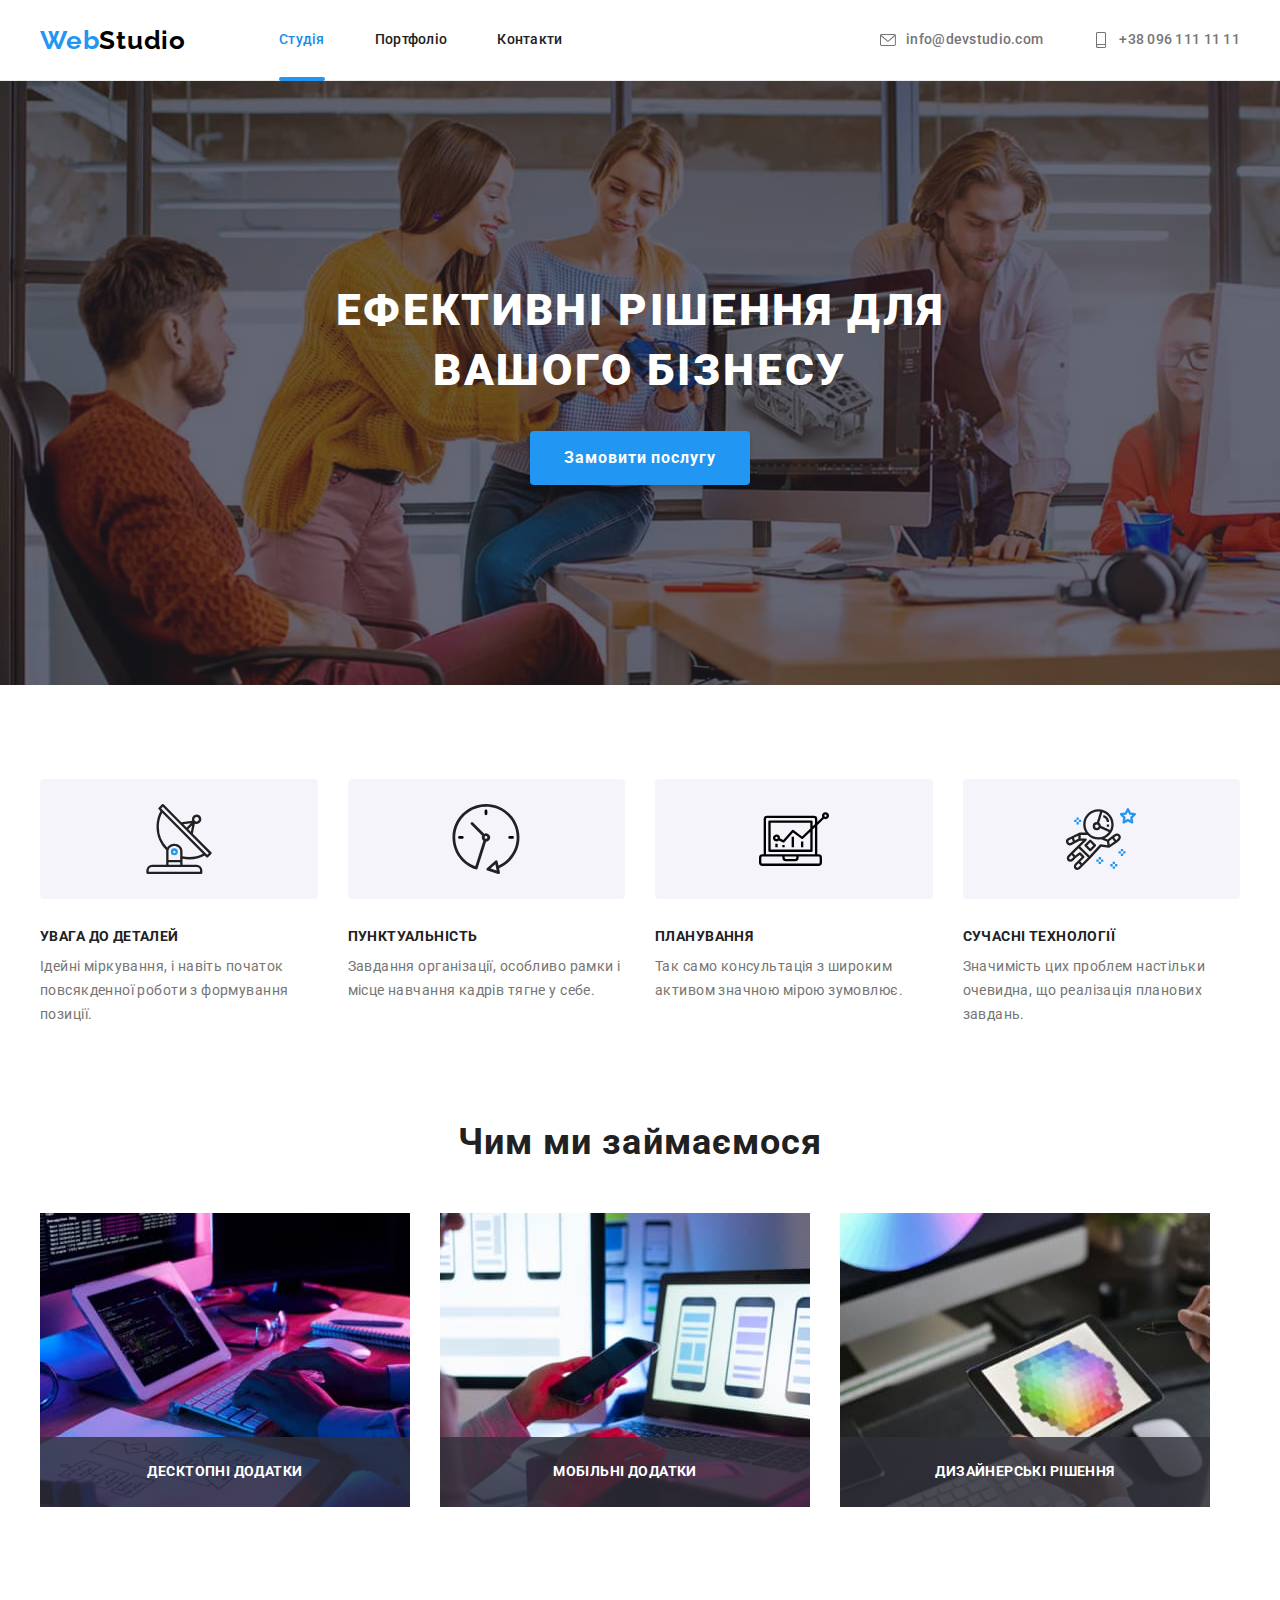
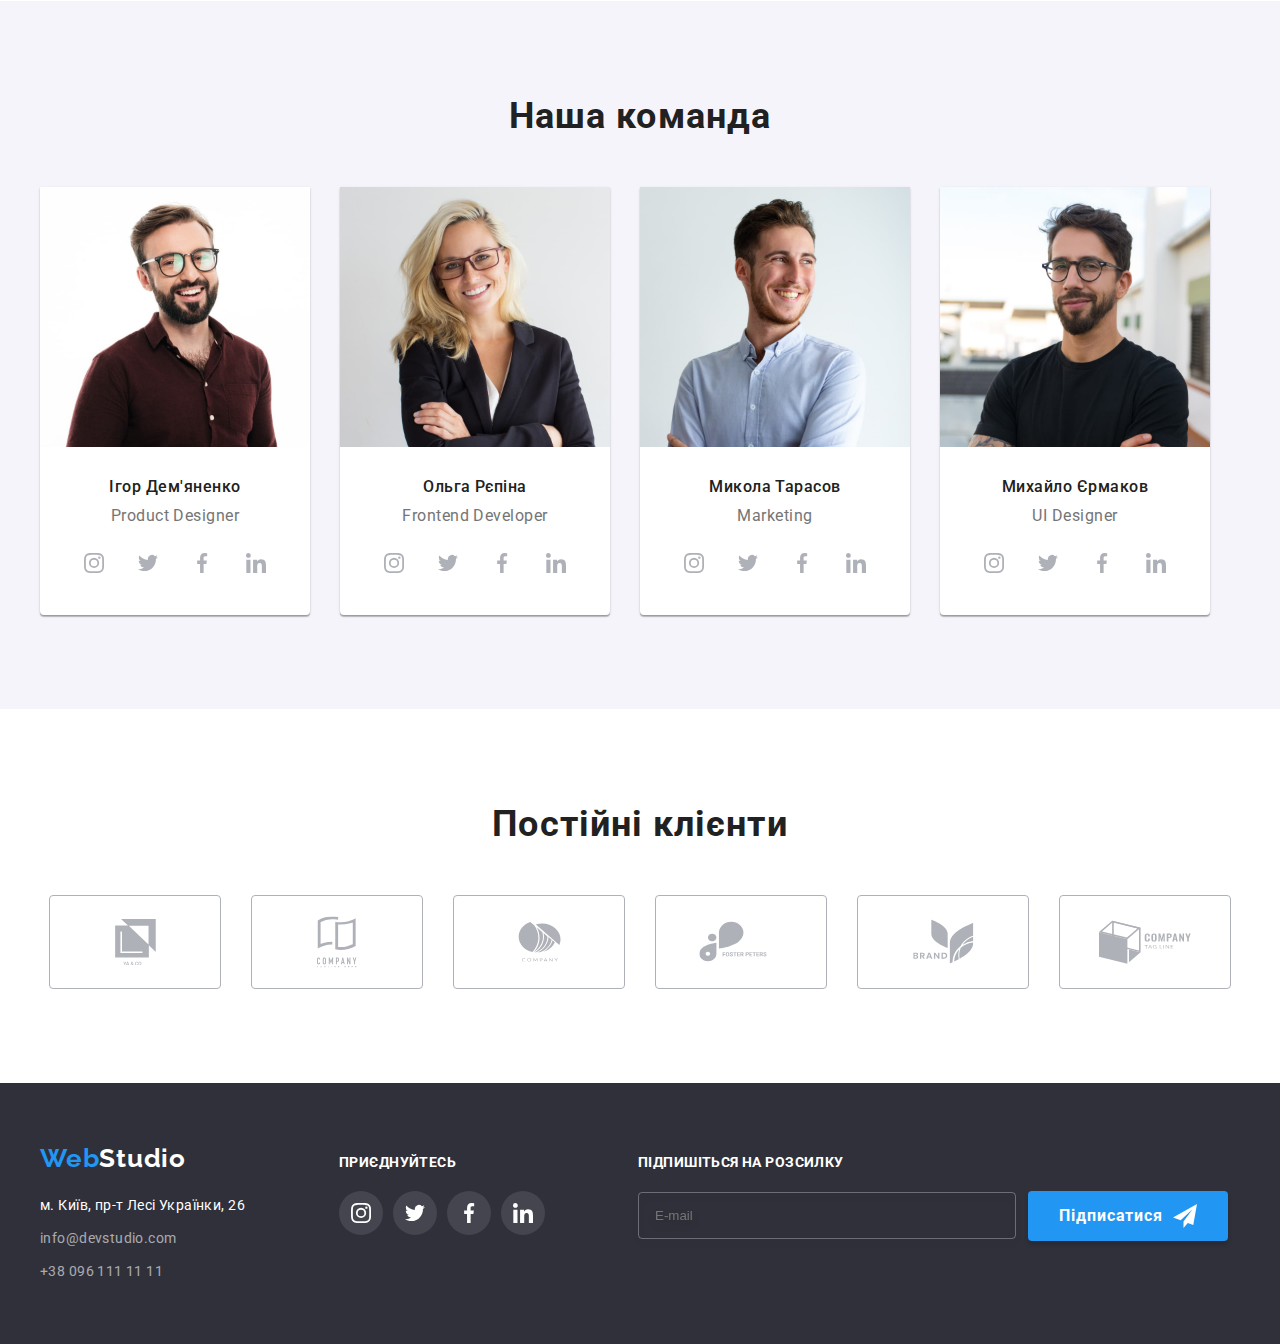
==== index.html @ c95fab40 "finish fix" ====
<!DOCTYPE html>
<html lang="uk" class="html">
  <head>
    <meta charset="UTF-8" />
    <meta http-equiv="X-UA-Compatible" content="IE=edge" />
    <meta name="viewport" content="width=device-width, initial-scale=1.0" />
    <!-- fonts -->
    <link rel="preconnect" href="https://fonts.googleapis.com" />
    <link rel="preconnect" href="https://fonts.gstatic.com" crossorigin />
    <link
      href="https://fonts.googleapis.com/css2?family=Raleway:wght@700&family=Roboto:wght@400;500;700;900&display=swap"
      rel="stylesheet"
    />
    <!-- normalize -->
    <link
      rel="stylesheet"
      href="https://cdnjs.cloudflare.com/ajax/libs/modern-normalize/1.1.0/modern-normalize.min.css"
      integrity="sha512-wpPYUAdjBVSE4KJnH1VR1HeZfpl1ub8YT/NKx4PuQ5NmX2tKuGu6U/JRp5y+Y8XG2tV+wKQpNHVUX03MfMFn9Q=="
      crossorigin="anonymous"
      referrerpolicy="no-referrer"
    />
    <!-- css -->
    <link rel="stylesheet" href="./css/styles.css" />
    <link rel="stylesheet" href="./sass/main.scss" />
    <title>Студія</title>
  </head>
  <body>
    <header class="header">
      <div class="container header-container">
        <nav class="header-nav">
          <a href="./index.html" class="link logo-web" lang="en"
            >Web<span class="logo-studio">Studio</span></a
          >
          <ul class="list header-list">
            <li>
              <a href="#" class="site-nav link current">Студія</a>
            </li>
            <li>
              <a href="./portfolio.html" class="site-nav link">Портфоліо</a>
            </li>
            <li>
              <a href="#" class="site-nav link">Контакти</a>
            </li>
          </ul>
        </nav>
        <ul class="list header-contact">
          <li class="contact-list">
            <a href="mailto:info@devstudio.com" class="contact link"
              ><svg
                viewBox="0 0 32 32"
                class="contact-icon-envelope"
                width="16"
                height="16"
              >
                <use href="./images/symbol-defs.svg#icon-envelope"></use>
              </svg>
              info@devstudio.com</a
            >
          </li>
          <li class="contact-list">
            <a href="tel:+380961111111" class="contact link">
              <svg
                viewBox="0 0 32 32"
                class="contact-icon-smartphone"
                width="16"
                height="16"
              >
                <use href="./images/symbol-defs.svg#icon-smartphone"></use>
              </svg>
              +38 096 111 11 11</a
            >
          </li>
        </ul>
      </div>
    </header>
    <main>
      <section class="background-hero">
        <div class="container">
          <h1 class="title-main">Ефективні рішення для вашого бізнесу</h1>
          <button class="button-order" type="button" data-modal-open>
            Замовити послугу
          </button>
        </div>
      </section>
      <!-- Діяльність -->
      <section class="section-function">
        <div class="container">
          <h2 class="visually-hidden">Діяльність</h2>
          <ul class="list function-container">
            <li class="function-about">
              <div class="function-icon">
                <svg viewBox="0 0 32 32" width="70" height="70">
                  <use href="./images/symbol-defs.svg#icon-antenna"></use>
                </svg>
              </div>
              <h3 class="function-title">Увага до деталей</h3>
              <p class="function-text">
                Ідейні міркування, і навіть початок повсякденної роботи з
                формування позиції.
              </p>
            </li>
            <li class="function-about">
              <div class="function-icon">
                <svg viewBox="0 0 32 32" width="70" height="70">
                  <use href="./images/symbol-defs.svg#icon-clock"></use>
                </svg>
              </div>
              <h3 class="function-title">Пунктуальність</h3>
              <p class="function-text">
                Завдання організації, особливо рамки і місце навчання кадрів
                тягне у себе.
              </p>
            </li>
            <li class="function-about">
              <div class="function-icon">
                <svg viewBox="0 0 32 32" width="70" height="70">
                  <use href="./images/symbol-defs.svg#icon-diagram"></use>
                </svg>
              </div>
              <h3 class="function-title">Планування</h3>
              <p class="function-text">
                Так само консультація з широким активом значною мірою зумовлює.
              </p>
            </li>
            <li class="function-about">
              <div class="function-icon">
                <svg viewBox="0 0 32 32" width="70" height="70">
                  <use href="./images/symbol-defs.svg#icon-astronaut"></use>
                </svg>
              </div>
              <h3 class="function-title">Сучасні технології</h3>
              <p class="function-text">
                Значимість цих проблем настільки очевидна, що реалізація
                планових завдань.
              </p>
            </li>
          </ul>
        </div>
      </section>
      <!-- Чим займаємось -->
      <section class="section-work">
        <div class="container">
          <h2 class="function-section-title">Чим ми займаємося</h2>
          <div>
            <ul class="list work-container">
              <li class="label">
                <div class="label-bg">
                  <p class="label-text">Десктопні додатки</p>
                </div>
                <img
                  src="images/work_one.jpg"
                  width="370"
                  height="294"
                  alt="руки на клавіатурі"
                />
              </li>
              <li class="label">
                <div class="label-bg">
                  <p class="label-text">Мобільні додатки</p>
                </div>
                <img
                  src="images/work_two.jpg"
                  width="370"
                  height="294"
                  alt="телефон в руках"
                />
              </li>
              <li class="label">
                <div class="label-bg">
                  <p class="label-text">Дизайнерські рішення</p>
                </div>
                <img
                  src="images/work_three.jpg"
                  width="370"
                  height="294"
                  alt="планшет та стілус в руках"
                />
              </li>
            </ul>
          </div>
        </div>
      </section>
      <!-- Команда  -->
      <section class="background-team section-team">
        <div class="container">
          <h2 class="team-section-title">Наша команда</h2>
          <ul class="list team-container">
            <li class="background-cards">
              <img
                src="images/team_one.jpg"
                width="270"
                height="260"
                alt="фото співробітника"
              />
              <div class="team-card">
                <h3 class="team-name">Ігор Дем'яненко</h3>
                <p lang="en" class="team-position">Product Designer</p>
                <ul class="worker-social-item list">
                  <li class="social-item">
                    <a href="#" class="social-link link">
                      <svg
                        viewBox="0 0 32 32"
                        class="social-icon"
                        width="20"
                        height="20"
                      >
                        <use
                          href="./images/symbol-defs.svg#icon-instagram"
                        ></use>
                      </svg>
                    </a>
                  </li>
                  <li class="social-item">
                    <a href="#" class="social-link link">
                      <svg
                        viewBox="0 0 32 32"
                        class="social-icon"
                        width="20"
                        height="20"
                      >
                        <use href="./images/symbol-defs.svg#icon-twitter"></use>
                      </svg>
                    </a>
                  </li>
                  <li class="social-item">
                    <a href="#" class="social-link link">
                      <svg
                        viewBox="0 0 32 32"
                        class="social-icon"
                        width="20"
                        height="20"
                      >
                        <use
                          href="./images/symbol-defs.svg#icon-facebook"
                        ></use>
                      </svg>
                    </a>
                  </li>
                  <li class="social-item">
                    <a href="#" class="social-link link">
                      <svg
                        viewBox="0 0 32 32"
                        class="social-icon"
                        width="20"
                        height="20"
                      >
                        <use
                          href="./images/symbol-defs.svg#icon-linkedin"
                        ></use>
                      </svg>
                    </a>
                  </li>
                </ul>
              </div>
            </li>
            <li class="background-cards">
              <img
                src="images/team_two.jpg"
                width="270"
                height="260"
                alt="фото співробітника"
              />
              <div class="team-card">
                <h3 class="team-name">Ольга Рєпіна</h3>
                <p lang="en" class="team-position">Frontend Developer</p>
                <ul class="worker-social-item list">
                  <li class="social-item">
                    <a href="#" class="social-link link">
                      <svg
                        viewBox="0 0 32 32"
                        class="social-icon"
                        width="20"
                        height="20"
                      >
                        <use
                          href="./images/symbol-defs.svg#icon-instagram"
                        ></use>
                      </svg>
                    </a>
                  </li>
                  <li class="social-item">
                    <a href="#" class="social-link link">
                      <svg
                        viewBox="0 0 32 32"
                        class="social-icon"
                        width="20"
                        height="20"
                      >
                        <use href="./images/symbol-defs.svg#icon-twitter"></use>
                      </svg>
                    </a>
                  </li>
                  <li class="social-item">
                    <a href="#" class="social-link link">
                      <svg
                        viewBox="0 0 32 32"
                        class="social-icon"
                        width="20"
                        height="20"
                      >
                        <use
                          href="./images/symbol-defs.svg#icon-facebook"
                        ></use>
                      </svg>
                    </a>
                  </li>
                  <li class="social-item">
                    <a href="#" class="social-link link">
                      <svg
                        viewBox="0 0 32 32"
                        class="social-icon"
                        width="20"
                        height="20"
                      >
                        <use
                          href="./images/symbol-defs.svg#icon-linkedin"
                        ></use>
                      </svg>
                    </a>
                  </li>
                </ul>
              </div>
            </li>
            <li class="background-cards">
              <img
                src="images/team_three.jpg"
                width="270"
                height="260"
                alt="фото співробітника"
              />
              <div class="team-card">
                <h3 class="team-name">Микола Тарасов</h3>
                <p lang="en" class="team-position">Marketing</p>
                <ul class="worker-social-item list">
                  <li class="social-item">
                    <a href="#" class="social-link link">
                      <svg
                        viewBox="0 0 32 32"
                        class="social-icon"
                        width="20"
                        height="20"
                      >
                        <use
                          href="./images/symbol-defs.svg#icon-instagram"
                        ></use>
                      </svg>
                    </a>
                  </li>
                  <li class="social-item">
                    <a href="#" class="social-link link">
                      <svg
                        viewBox="0 0 32 32"
                        class="social-icon"
                        width="20"
                        height="20"
                      >
                        <use href="./images/symbol-defs.svg#icon-twitter"></use>
                      </svg>
                    </a>
                  </li>
                  <li class="social-item">
                    <a href="#" class="social-link link">
                      <svg
                        viewBox="0 0 32 32"
                        class="social-icon"
                        width="20"
                        height="20"
                      >
                        <use
                          href="./images/symbol-defs.svg#icon-facebook"
                        ></use>
                      </svg>
                    </a>
                  </li>
                  <li class="social-item">
                    <a href="#" class="social-link link">
                      <svg
                        viewBox="0 0 32 32"
                        class="social-icon"
                        width="20"
                        height="20"
                      >
                        <use
                          href="./images/symbol-defs.svg#icon-linkedin"
                        ></use>
                      </svg>
                    </a>
                  </li>
                </ul>
              </div>
            </li>
            <li class="background-cards">
              <img
                src="images/team_four.jpg"
                width="270"
                height="260"
                alt="фото співробітника"
              />
              <div class="team-card">
                <h3 class="team-name">Михайло Єрмаков</h3>
                <p lang="en" class="team-position">UI Designer</p>
                <ul class="worker-social-item list">
                  <li class="social-item">
                    <a href="#" class="social-link link">
                      <svg
                        viewBox="0 0 32 32"
                        class="social-icon"
                        width="20"
                        height="20"
                      >
                        <use
                          href="./images/symbol-defs.svg#icon-instagram"
                        ></use>
                      </svg>
                    </a>
                  </li>
                  <li class="social-item">
                    <a href="#" class="social-link link">
                      <svg
                        viewBox="0 0 32 32"
                        class="social-icon"
                        width="20"
                        height="20"
                      >
                        <use href="./images/symbol-defs.svg#icon-twitter"></use>
                      </svg>
                    </a>
                  </li>
                  <li class="social-item">
                    <a href="#" class="social-link link">
                      <svg
                        viewBox="0 0 32 32"
                        class="social-icon"
                        width="20"
                        height="20"
                      >
                        <use
                          href="./images/symbol-defs.svg#icon-facebook"
                        ></use>
                      </svg>
                    </a>
                  </li>
                  <li class="social-item">
                    <a href="#" class="social-link link">
                      <svg
                        viewBox="0 0 32 32"
                        class="social-icon"
                        width="20"
                        height="20"
                      >
                        <use
                          href="./images/symbol-defs.svg#icon-linkedin"
                        ></use>
                      </svg>
                    </a>
                  </li>
                </ul>
              </div>
            </li>
          </ul>
        </div>
      </section>
      <section class="background-client section-client">
        <h2 class="client-section-title">Постійні клієнти</h2>
        <div>
          <ul class="client">
            <li class="client-block list">
              <a href="#" class="client-link link">
                <svg viewBox="0 0 28 32" class="client-icon icon-yaco">
                  <use href="./images/symbol-defs.svg#icon-group_yaco"></use>
                </svg>
              </a>
            </li>
            <li class="client-block list">
              <a href="#" class="client-link link">
                <svg viewBox="0 0 25 32" class="client-icon icon-company">
                  <use href="./images/symbol-defs.svg#icon-group_company"></use>
                </svg>
              </a>
            </li>
            <li class="client-block list">
              <a href="#" class="client-link link">
                <svg viewBox="0 0 34 32" class="client-icon icon-round">
                  <use
                    href="./images/symbol-defs.svg#icon-group_company_round"
                  ></use>
                </svg>
              </a>
            </li>
            <li class="client-block list">
              <a href="#" class="client-link link">
                <svg viewBox="0 0 65 32" class="client-icon icon-foster">
                  <use href="./images/symbol-defs.svg#icon-group_foster"></use>
                </svg>
              </a>
            </li>
            <li class="client-block list">
              <a href="#" class="client-link link">
                <svg viewBox="0 0 43 32" class="client-icon icon-brand">
                  <use href="./images/symbol-defs.svg#icon-group_brand"></use>
                </svg>
              </a>
            </li>
            <li class="client-block list">
              <a href="#" class="client-link link">
                <svg viewBox="0 0 67 32" class="client-icon icon-tag">
                  <use
                    href="./images/symbol-defs.svg#icon-group_tag_line"
                  ></use>
                </svg>
              </a>
            </li>
          </ul>
        </div>
      </section>
    </main>
    <footer class="background">
      <div class="backdrop is-hidden" data-modal>
        <div class="modal">
          <button class="modal-close" data-modal-close>
            <svg class="modal-close-icon" width="18" height="18">
              <use href="./images/symbol-defs.svg#icon-close"></use>
            </svg>
          </button>
          <p class="form-title">Залиште свої дані, ми вам передзвонимо</p>
          <form class="modal-form">
            <label for="name" class="modal-label">Ім'я</label>
            <div class="form-item">
              <input type="text" name="name" id="name" class="modal-input" />
              <svg class="modal-form-icon" width="12" height="12">
                <use href="./images/symbol-defs.svg#icon-name"></use>
              </svg>
            </div>
            <label for="tel" class="modal-label">Телефон</label>
            <div class="form-item">
              <input type="tel" name="tel" id="tel" class="modal-input" />
              <svg class="modal-form-icon" width="13" height="13">
                <use href="./images/symbol-defs.svg#icon-tel"></use>
              </svg>
            </div>
            <label for="email" class="modal-label">Пошта</label>
            <div class="form-item">
              <input type="email" name="email" id="email" class="modal-input" />
              <svg class="modal-form-icon" width="15" height="12">
                <use href="./images/symbol-defs.svg#icon-mail"></use>
              </svg>
            </div>
            <label for="comment" class="modal-label">Коментар</label>
            <textarea
              name="comment"
              id="comment"
              placeholder="Введіть текст"
              class="modal-comment"
            ></textarea>
            <span class="form-item">
              <input
                type="checkbox"
                id="check"
                name="agree"
                class="form-checkbox visually-hidden"
              />
              <label for="check" class="form-agree">
                <span class="modal-form-check">
                  <svg width="16" height="15">
                    <use href="./images/symbol-defs.svg#icon-agree"></use>
                  </svg>
                </span>
                Погоджуюся з розсилкою та приймаю
                <a href="#" class="form-contract">Умови договору</a>
              </label>
            </span>
            <button type="submit" class="modal-form-button">Відправити</button>
          </form>
        </div>
      </div>
      <div class="footer-block">
        <div class="footer-container">
          <a href="./index.html" class="link logo-web logo-footer" lang="en"
            >Web<span class="logo-studio-white">Studio</span></a
          >
          <address>
            <ul class="list link">
              <li class="contact-items">
                <a
                  href="https://goo.gl/maps/J7xKTd2fjaT3zvUT8"
                  target="_blank"
                  rel="noopener noreferrer nofollow"
                  class="address link"
                  >м. Київ, пр-т Лесі Українки, 26</a
                >
              </li>
              <li class="contact-items">
                <a href="mailto:info@devstudio.com" class="contact-footer link"
                  >info@devstudio.com</a
                >
              </li>
              <li class="contact-items">
                <a href="tel:+380961111111" class="contact-footer link"
                  >+38 096 111 11 11</a
                >
              </li>
            </ul>
          </address>
        </div>
        <div class="subscribe-social">
          <h3 class="subscribe">приєднуйтесь</h3>
          <ul class="footer-social-item list">
            <li class="footer-item">
              <a href="#" class="footer-link link">
                <svg
                  viewBox="0 0 32 32"
                  class="footer-icon"
                  width="20"
                  height="20"
                >
                  <use href="./images/symbol-defs.svg#icon-instagram"></use>
                </svg>
              </a>
            </li>
            <li class="footer-item">
              <a href="#" class="footer-link link">
                <svg
                  viewBox="0 0 32 32"
                  class="footer-icon"
                  width="20"
                  height="20"
                >
                  <use href="./images/symbol-defs.svg#icon-twitter"></use>
                </svg>
              </a>
            </li>
            <li class="footer-item">
              <a href="#" class="footer-link link">
                <svg
                  viewBox="0 0 32 32"
                  class="footer-icon"
                  width="20"
                  height="20"
                >
                  <use href="./images/symbol-defs.svg#icon-facebook"></use>
                </svg>
              </a>
            </li>
            <li class="footer-item">
              <a href="#" class="footer-link link">
                <svg
                  viewBox="0 0 32 32"
                  class="footer-icon"
                  width="20"
                  height="20"
                >
                  <use href="./images/symbol-defs.svg#icon-linkedin"></use>
                </svg>
              </a>
            </li>
          </ul>
        </div>
        <div class="footer-send">
          <p class="subscribe">Підпишіться на розсилку</p>
          <form class="footer-form">
            <label for="send">
              <input
                type="text"
                name="send"
                id="send"
                placeholder="E-mail"
                class="footer-input"
              />
            </label>
            <button type="submit" class="footer-button">
              Підписатися
              <svg viewBox="0 0 32 32" class="" width="24" height="24">
                <use
                  href="./images/symbol-defs.svg#icon-telegram"
                  class="footer-button-icon"
                ></use>
              </svg>
            </button>
          </form>
        </div>
      </div>
    </footer>
    <script src="./js/modal.js"></script>
  </body>
</html>
---- css/styles.css ----
html {
  box-sizing: border-box;
}

*,
*::before,
*::after {
}

p,
h1,
h2,
h3,
h4,
h5,
h6 {
  margin: 0;
}

ul,
ol {
  margin: 0;
  padding-left: 0;
}

button {
  cursor: pointer;
}

address {
  font-style: normal;
}

img {
  display: block;
  max-width: 100%;
}

.list {
  list-style: none;
}

.link {
  text-decoration: none;
}

.visually-hidden {
  position: absolute;
  white-space: nowrap;
  width: 1px;
  height: 1px;
  overflow: hidden;
  border: 0;
  padding: 0;
  clip: rect(0 0 0 0);
  clip-path: inset(50%);
  margin: -1px;
}

:root {
  --main-color: #2196f3;
  --accent-color: #188ce8;
  --secondary-color: #000000;
  --background-color: #ffffff;
  --background-block: #2f303a;
  --background-section: #f5f4fa;
  --background-button: #f5f4fa;
  --white-color: #ffffff;
  --text-color: #757575;
  --text-contact: rgba(255, 255, 255, 0.6);
  --title-color: #212121;
}

body {
  font-family: "Roboto", sans-serif;
  color: var(--text-color);
  background-color: var(--background-color);
  margin: 0;
}

/* ---------HEADER---------- */

.header-list {
  display: flex;
  gap: 50px;
  margin-left: 93px;
}

.header-contact {
  display: flex;
  gap: 50px;
  margin-left: auto;
}

.logo-web {
  font-family: "Raleway";
  font-weight: 700;
  font-size: 26px;
  line-height: 1.19;
  letter-spacing: 0.03em;
  color: var(--main-color);
}

.logo-studio {
  font-family: "Raleway";
  font-weight: 700;
  font-size: 26px;
  line-height: 1.19;
  letter-spacing: 0.03em;
  color: var(--secondary-color);
}

.header-nav {
  display: flex;
  align-items: center;
}

.site-nav {
  display: block;
  font-weight: 500;
  font-size: 14px;
  line-height: 1.14;
  letter-spacing: 0.02em;
  color: var(--title-color);
  padding-top: 32px;
  padding-bottom: 32px;
  transition-property: color;
  transition-duration: 250ms;
  transition-timing-function: cubic-bezier(0.4, 0, 0.2, 1);
}

.site-nav:hover,
.site-nav:focus {
  color: var(--main-color);
}

.current {
  color: var(--accent-color);
  position: relative;
}

.current::after {
  position: absolute;
  display: block;
  bottom: -1px;
  content: " ";
  width: 100%;
  height: 4px;
  background-color: var(--main-color);
  border-radius: 2px;
}

.contact {
  display: flex;
  align-items: center;
  padding-top: 32px;
  padding-bottom: 32px;
  font-style: normal;
  font-weight: 500;
  font-size: 14px;
  line-height: 1.14;
  letter-spacing: 0.02em;
  color: var(--text-color);
  transition-property: color;
  transition-duration: 250ms;
  transition-timing-function: cubic-bezier(0.4, 0, 0.2, 1);
}

.contact-icon-envelope {
  fill: var(--text-color);
  margin-right: 10px;
}

.contact-icon-smartphone {
  fill: var(--text-color);
  margin-right: 10px;
}

.contact:hover,
.contact:focus {
  color: var(--main-color);
}

.contact:hover .contact-icon-envelope,
.contact:focus .contact-icon-envelope,
.contact:hover .contact-icon-smartphone,
.contact:focus .contact-icon-smartphone {
  fill: currentColor;
}

.header-container {
  display: flex;
  align-items: center;
}

.header {
  border-bottom: 1px solid #ececec;
}

.container {
  width: 1200px;
  padding-left: 15px;
  padding-right: 15px;
  margin: 0 auto;
}

/* ---------FOOTER---------- */

.background {
  display: flex;
  background-color: var(--background-block);
  padding-top: 60px;
  padding-bottom: 60px;
}

.footer-block {
  display: flex;
  width: 1200px;
  padding-left: 15px;
  padding-right: 15px;
  margin: 0 auto;
  align-items: baseline;
}

.footer-container {
  margin-right: 94px;
}

.logo-studio-white {
  font-family: "Raleway";
  font-weight: 700;
  font-size: 26px;
  line-height: 1.19;
  letter-spacing: 0.03em;
  color: var(--white-color);
}

.logo-footer {
  display: inline-block;
  margin-bottom: 20px;
}

.address {
  font-style: normal;
  font-weight: 400;
  font-size: 14px;
  line-height: 1.71;
  letter-spacing: 0.03em;
  color: var(--white-color);
  display: inline-block;
}

.footer-link:hover,
.footer-link:focus {
  color: var(--main-color);
}

.contact-footer {
  font-style: normal;
  font-weight: 400;
  font-size: 14px;
  line-height: 1.71;
  letter-spacing: 0.03em;
  color: var(--text-contact);
  display: inline-block;
  transition-property: color;
  transition-duration: 250ms;
  transition-timing-function: cubic-bezier(0.4, 0, 0.2, 1);
}

.contact-footer:hover,
.contact-footer:focus {
  color: var(--main-color);
}

.contact-items:not(:last-child) {
  margin-bottom: 9px;
}

.subscribe-social {
  display: block;
  text-align: left;
}

.subscribe {
  font-weight: 700;
  font-size: 14px;
  line-height: 1.14;
  letter-spacing: 0.03em;
  text-transform: uppercase;
  color: var(--white-color);
  margin-bottom: 20px;
}

.footer-social-item {
  display: flex;
  align-items: center;
  justify-content: center;
}

.footer-link {
  display: flex;
  width: 44px;
  height: 44px;
  background-color: rgba(255, 255, 255, 0.1);
  border-radius: 50%;
  align-items: center;
  justify-content: center;
  transition-property: background;
  transition-duration: 250ms;
  transition-timing-function: cubic-bezier(0.4, 0, 0.2, 1);
}

.footer-icon {
  fill: var(--white-color);
}

.footer-link:hover,
.footer-link:focus {
  background: var(--accent-color);
}

.footer-item:not(:first-child) {
  margin-left: 10px;
}

.footer-send {
  margin-left: 93px;
  align-items: flex-end;
}

.footer-form {
  display: flex;
  align-items: center;
}

.footer-input {
  color: var(--white-color);
  width: 358px;
}

.footer-form label {
  font-weight: 700;
  font-size: 14px;
  line-height: 1.14;
  letter-spacing: 0.03em;
  text-transform: uppercase;
  color: rgba(255, 255, 255, 0.6);
}

.footer-form input {
  margin: 0;
  padding-top: 15px;
  padding-bottom: 15px;
  padding-left: 16px;
  background-color: transparent;
  border: 1px solid rgba(255, 255, 255, 0.3);
  filter: drop-shadow(0px 4px 4px rgba(0, 0, 0, 0.15));
  border-radius: 4px;
}

.footer-button {
  display: flex;
  align-items: center;
  justify-content: center;
  gap: 10px;
  width: 200px;
  height: 50px;
  margin-left: 12px;
  background-color: var(--main-color);
  font-family: inherit;
  font-weight: 700;
  font-size: 16px;
  line-height: 1.88;
  letter-spacing: 0.06em;
  color: var(--white-color);
  padding: 10px 28px;
  box-shadow: 0px 4px 4px rgba(0, 0, 0, 0.15);
  border-radius: 4px;
  border-color: transparent;
  transition-property: background-color;
  transition-duration: 250ms;
  transition-timing-function: cubic-bezier(0.4, 0, 0.2, 1);
}

.footer-button:hover,
.footer-button:focus {
  background-color: var(--accent-color);
}

.footer-button-icon {
  fill: var(--white-color);
}

/* -------MAIN STUDIO------- */

.section-function {
  padding-top: 94px;
  padding-bottom: 47px;
}

.section-work {
  padding-top: 47px;
  padding-bottom: 94px;
}

.section-team {
  padding-top: 94px;
  padding-bottom: 94px;
}

.section-client {
  padding-top: 94px;
  padding-bottom: 94px;
}

.section-portfolio {
  padding-top: 94px;
  padding-bottom: 94px;
}

.background-hero {
  background-color: rgba(196, 196, 196, 1);
  background-image: linear-gradient(
      to right,
      rgba(47, 48, 58, 0.4),
      rgba(47, 48, 58, 0.4)
    ),
    url(../images/hero.jpg);
  background-repeat: no-repeat;
  background-size: cover;
  text-align: center;

  max-width: 1600px;
  margin-left: auto;
  margin-right: auto;
  padding-top: 200px;
  padding-bottom: 200px;
}

.title-main {
  font-weight: 900;
  font-size: 44px;
  line-height: 1.36;
  letter-spacing: 0.06em;
  text-transform: uppercase;
  color: var(--white-color);
  text-align: center;
  max-width: 696px;
  margin-bottom: 30px;
  margin-left: auto;
  margin-right: auto;
}

.button-order {
  background-color: var(--main-color);
  font-family: inherit;
  font-weight: 700;
  font-size: 16px;
  line-height: 1.88;
  letter-spacing: 0.06em;
  color: var(--white-color);
  box-shadow: 0px 4px 4px rgba(0, 0, 0, 0.15);
  padding: 10px 32px;
  border-radius: 4px;
  border-color: transparent;
  transition-property: background-color;
  transition-duration: 250ms;
  transition-timing-function: cubic-bezier(0.4, 0, 0.2, 1);
}

.button-order:focus,
.button-order:hover {
  background-color: var(--accent-color);
}

.function-container {
  display: flex;
  gap: 30px;
}

.function-title {
  font-weight: 700;
  font-size: 14px;
  line-height: 1.14;
  letter-spacing: 0.03em;
  text-transform: uppercase;
  color: var(--title-color);
  margin-bottom: 10px;
}

.function-text {
  font-size: 14px;
  line-height: 1.71;
  letter-spacing: 0.03em;
  color: var(--text-color);
}

.function-section-title {
  font-weight: 700;
  font-size: 36px;
  line-height: 1.17;
  letter-spacing: 0.03em;
  color: var(--title-color);
  text-align: center;
  margin-bottom: 50px;
}

.function-about {
  flex-basis: calc((100% - 90px) / 4);
}

.function-icon {
  display: flex;
  background: var(--background-section);
  height: 120px;
  margin-bottom: 30px;
  border-radius: 4px;

  align-items: center;
  justify-content: center;
}

.team-section-title {
  font-weight: 700;
  font-size: 36px;
  line-height: 1.17;
  letter-spacing: 0.03em;
  color: var(--title-color);
  text-align: center;
  margin-bottom: 50px;
}

.work-container {
  display: flex;
  gap: 30px;
}

.label {
  position: relative;
}

.label-bg {
  position: absolute;
  display: flex;
  align-items: center;
  justify-content: center;
  bottom: 0;
  width: 100%;
  height: 70px;
  background-color: rgba(47, 48, 58, 0.8);
}

.label-text {
  position: absolute;
  font-weight: 700;
  font-size: 14px;
  line-height: 1.14;
  text-align: center;
  letter-spacing: 0.03em;
  text-transform: uppercase;
  color: var(--white-color);
}

.background-team {
  background-color: var(--background-section);
}

.background-cards {
  background-color: var(--background-color);
  border-radius: 0px 0px 4px 4px;
  box-shadow: 0px 1px 3px rgba(0, 0, 0, 0.12), 0px 1px 1px rgba(0, 0, 0, 0.14),
    0px 2px 1px rgba(0, 0, 0, 0.2);
}

.team-container {
  display: flex;
  gap: 30px;
}

.team-card {
  text-align: center;
  padding: 30px 0;
}

.team-name {
  font-weight: 500;
  font-size: 16px;
  line-height: 1.19;
  letter-spacing: 0.03em;
  color: var(--title-color);
  text-align: center;
  margin-bottom: 10px;
}

.team-position {
  font-size: 16px;
  line-height: 1.19;
  letter-spacing: 0.03em;
  color: var(--text-color);
  text-align: center;
  margin-bottom: 16px;
}

.worker-social-item {
  display: flex;
  align-items: center;
  justify-content: center;
}

.social-link {
  display: flex;

  background-color: #ffffff;
  border-radius: 50%;

  width: 44px;
  height: 44px;

  align-items: center;
  justify-content: center;

  transition-property: background-color;
  transition-duration: 250ms;
  transition-timing-function: cubic-bezier(0.4, 0, 0.2, 1);
}

.social-icon {
  fill: #afb1b8;
  transition-property: fill;
  transition-duration: 250ms;
  transition-timing-function: cubic-bezier(0.4, 0, 0.2, 1);
}

.social-link:hover,
.social-link:focus {
  background-color: var(--accent-color);
}

.social-link:hover .social-icon,
.social-link:focus .social-icon {
  fill: var(--white-color);
}

.social-item:not(:first-child) {
  margin-left: 10px;
}

.background-client {
  background-color: var(--background-color);
}

.client-section-title {
  font-weight: 700;
  font-size: 36px;
  line-height: 1.17;
  letter-spacing: 0.03em;
  color: var(--title-color);
  text-align: center;
  margin-bottom: 50px;
}

.client {
  display: flex;
  align-items: center;
  justify-content: center;
}

.client-block:not(:first-child) {
  margin-left: 30px;
}

.client-link {
  display: flex;
  background-color: var(--background-color);
  border: 1px solid #afb1b8;
  border-radius: 4px;
  width: 170px;
  height: 92px;
  align-items: center;
  justify-content: center;
  transition-property: border-color;
  transition-duration: 250ms;
  transition-timing-function: cubic-bezier(0.4, 0, 0.2, 1);
}

.client-link:hover,
.client-link:focus {
  border-color: var(--accent-color);
}

.client-link:hover .client-icon,
.client-link:focus .client-icon {
  fill: var(--accent-color);
}

.client-icon {
  fill: #afb1b8;
  transition-property: fill;
  transition-duration: 250ms;
  transition-timing-function: cubic-bezier(0.4, 0, 0.2, 1);
}

.icon-yaco {
  width: 41px;
  height: 46.7px;
}

.icon-company {
  width: 40px;
  height: 52px;
}

.icon-round {
  width: 43px;
  height: 41px;
}

.icon-foster {
  width: 84px;
  height: 41px;
}

.icon-brand {
  width: 63px;
  height: 45px;
}

.icon-tag {
  width: 94px;
  height: 44px;
}

/* ------MAIN PORTFOLIO----- */

.button-filter {
  cursor: pointer;
  background-color: var(--background-button);
  font-family: inherit;
  font-weight: 500;
  font-size: 16px;
  line-height: 1.62;
  letter-spacing: 0.03em;
  color: var(--title-color);
  padding: 6px 22px;
  border-radius: 4px;
  border-color: transparent;
  transition-property: background-color, color, box-shadow;
  transition-duration: 250ms;
  transition-timing-function: cubic-bezier(0.4, 0, 0.2, 1);
}

.button-filter:hover,
.button-filter:focus {
  background-color: var(--main-color);
  color: var(--white-color);
  box-shadow: 0px 3px 1px rgba(0, 0, 0, 0.1), 0px 1px 2px rgba(0, 0, 0, 0.08),
    0px 2px 2px rgba(0, 0, 0, 0.12);
}

.filter-container {
  display: flex;
  gap: 8px;
  justify-content: center;
  margin-bottom: 50px;
}

.portfolio-title {
  font-weight: 700;
  font-size: 18px;
  line-height: 2;
  letter-spacing: 0.06em;
  color: var(--title-color);
  margin-bottom: 4px;
  transition-property: color;
  transition-duration: 250ms;
  transition-timing-function: cubic-bezier(0.4, 0, 0.2, 1);
}

.portfolio-text {
  font-size: 16px;
  line-height: 1.88;
  letter-spacing: 0.03em;
  color: var(--text-color);
  transition-property: color;
  transition-duration: 250ms;
  transition-timing-function: cubic-bezier(0.4, 0, 0.2, 1);
}

.portfolio-project {
  padding: 20px 24px;
  margin: 0;
  border-right: 1px solid #eeeeee;
  border-bottom: 1px solid #eeeeee;
  border-left: 1px solid #eeeeee;
}

.portfolio-title:focus,
.portfolio-text:focus {
  color: var(--accent-color);
}

.portfolio-container {
  display: flex;
  flex-wrap: wrap;
  max-width: 1170px;
  gap: 30px;
}

.portfolio-card {
  flex-basis: calc((100% - 60px) / 3);
  position: relative;
}

.portfolio-link {
  display: block;
  text-decoration: none;
  transition-property: box-shadow;
  transition-duration: 250ms;
  transition-timing-function: cubic-bezier(0.4, 0, 0.2, 1);
}

.portfolio-link:hover,
.portfolio-link:focus {
  box-shadow: 0px 1px 1px rgba(0, 0, 0, 0.12), 0px 4px 4px rgba(0, 0, 0, 0.06),
    1px 4px 6px rgba(0, 0, 0, 0.16);
}

.overlay {
  position: relative;
  overflow: hidden;
}

.overlay-description {
  position: absolute;
  top: 0;
  height: 100%;
  padding: 63px 24px;
  font-weight: 400;
  font-size: 18px;
  line-height: 1.56;
  letter-spacing: 0.03em;
  color: var(--white-color);
  background-color: rgba(33, 150, 243, 0.9);
  transform: translateY(101%);
  transition-property: transform;
  transition-duration: 250ms;
  transition-timing-function: cubic-bezier(0.4, 0, 0.2, 1);
}

.portfolio-card:hover .overlay-description {
  transform: translateY(0);
}

.backdrop.is-hidden {
  visibility: hidden;
  opacity: 0;
  pointer-events: none;
}

.backdrop.is-hidden .modal {
  transform: translate(-50%, -50%) scale(0);
  opacity: 0.2;
}

.backdrop {
  position: fixed;
  width: 100%;
  height: 100%;
  top: 0;
  background-color: rgba(0, 0, 0, 0.2);
  transition-property: visibility, opacity;
  transition-duration: 250ms;
  transition-timing-function: cubic-bezier(0.4, 0, 0.2, 1);
}

.modal {
  position: absolute;
  top: 50%;
  left: 50%;
  transform: translate(-50%, -50%);
  width: 528px;
  height: 581px;
  background: #ffffff;
  box-shadow: 0px 1px 3px rgba(0, 0, 0, 0.12), 0px 1px 1px rgba(0, 0, 0, 0.14),
    0px 2px 1px rgba(0, 0, 0, 0.2);
  border-radius: 4px;
  padding: 40px;
  transition-property: transform;
  transition-duration: 250ms;
  transition-timing-function: cubic-bezier(0.4, 0, 0.2, 1);
}

.modal-close {
  position: absolute;
  display: flex;
  align-items: center;
  justify-content: center;
  top: 8px;
  right: 8px;
  width: 30px;
  height: 30px;
  border: 1px solid rgba(0, 0, 0, 0.1);
  border-radius: 50%;
  background-color: transparent;
  transition-property: fill;
  transition-duration: 250ms;
  transition-timing-function: cubic-bezier(0.4, 0, 0.2, 1);
}

.modal-close:hover,
.modal-close:focus {
  fill: var(--accent-color);
}

.modal-form {
  display: block;
}

.form-title {
  font-family: inherit;
  font-weight: 700;
  font-size: 20px;
  line-height: 1.15;
  text-align: center;
  letter-spacing: 0.03em;
  margin-bottom: 12px;
  color: var(--title-color);
}

.form-item {
  display: flex;
  position: relative;
  margin-bottom: 10px;
}

.form-item:hover,
.form-item:focus {
  fill: var(--accent-color);
}

.modal-label {
  display: block;
  font-family: inherit;
  font-weight: 400;
  font-size: 12px;
  line-height: 1.17;
  letter-spacing: 0.01em;
  color: var(--text-color);
  margin-bottom: 4px;
}

.modal-input {
  width: 100%;
  height: 40px;
  border: 1px solid rgba(33, 33, 33, 0.2);
  border-radius: 4px;
  outline: transparent;
  padding-left: 42px;
  transition-property: border-color;
  transition-duration: 250ms;
  transition-timing-function: cubic-bezier(0.4, 0, 0.2, 1);
}

.modal-input:hover,
.modal-input:focus {
  border-color: var(--accent-color);
}

.modal-input:hover + .modal-form-icon,
.modal-input:focus + .modal-form-icon {
  fill: var(--accent-color);
}

.modal-form-icon {
  position: absolute;
  left: 15px;
  top: 50%;
  margin: 0;
  padding: auto;
  transform: translateY(-50%);
  transition-property: fill;
  transition-duration: 250ms;
  transition-timing-function: cubic-bezier(0.4, 0, 0.2, 1);
}

.modal-form-check {
  position: absolute;
  left: 15px;
  top: 50%;
  margin: 0;
  transform: translateY(-50%);
}

.modal-comment {
  width: 100%;
  height: 120px;
  border: 1px solid rgba(33, 33, 33, 0.2);
  border-radius: 4px;
  outline: transparent;
  padding: 12px 16px;
  resize: none;
  margin-bottom: 20px;
  transition-property: border-color;
  transition-duration: 250ms;
  transition-timing-function: cubic-bezier(0.4, 0, 0.2, 1);
}

.modal-comment:hover,
.modal-comment:focus {
  border-color: var(--accent-color);
}

.modal-comment::placeholder {
  font-size: 12px;
  color: rgba(117, 117, 117, 0.5);
}

.modal-form-check {
  display: flex;
  align-content: center;
  justify-content: center;
  border: 2px solid var(--title-color);
  border-radius: 2px;
  fill: var(--white-color);
  transition-property: background-color border-color;
  transition-duration: 250ms;
  transition-timing-function: cubic-bezier(0.4, 0, 0.2, 1);
}

.form-checkbox:checked + .form-agree span {
  border-color: var(--accent-color);
  background-color: var(--accent-color);
}

.form-checkbox:focus + .form-agree span {
  border-color: var(--accent-color);
}

.form-agree {
  font-weight: 400;
  font-size: 14px;
  line-height: 1.71;
  letter-spacing: 0.03em;
  color: var(--text-color);
  margin-left: 45px;
}

.form-contract {
  font-weight: 400;
  font-size: 14px;
  line-height: 1.71;
  letter-spacing: 0.03em;
  margin-left: 7px;
  color: var(--main-color);
}

.modal-form-button {
  width: 200px;
  height: 50px;
  background-color: var(--main-color);
  font-family: inherit;
  font-weight: 700;
  font-size: 16px;
  line-height: 1.88;
  letter-spacing: 0.06em;
  color: var(--white-color);
  box-shadow: 0px 4px 4px rgba(0, 0, 0, 0.15);
  border-radius: 4px;
  border-color: transparent;
  position: relative;
  left: 50%;
  transform: translate(-50%, 0);
  margin-top: 30px;
  transition-property: background-color;
  transition-duration: 250ms;
  transition-timing-function: cubic-bezier(0.4, 0, 0.2, 1);
}

.modal-form-button:hover,
.modal-form-button:focus {
  background-color: var(--accent-color);
}
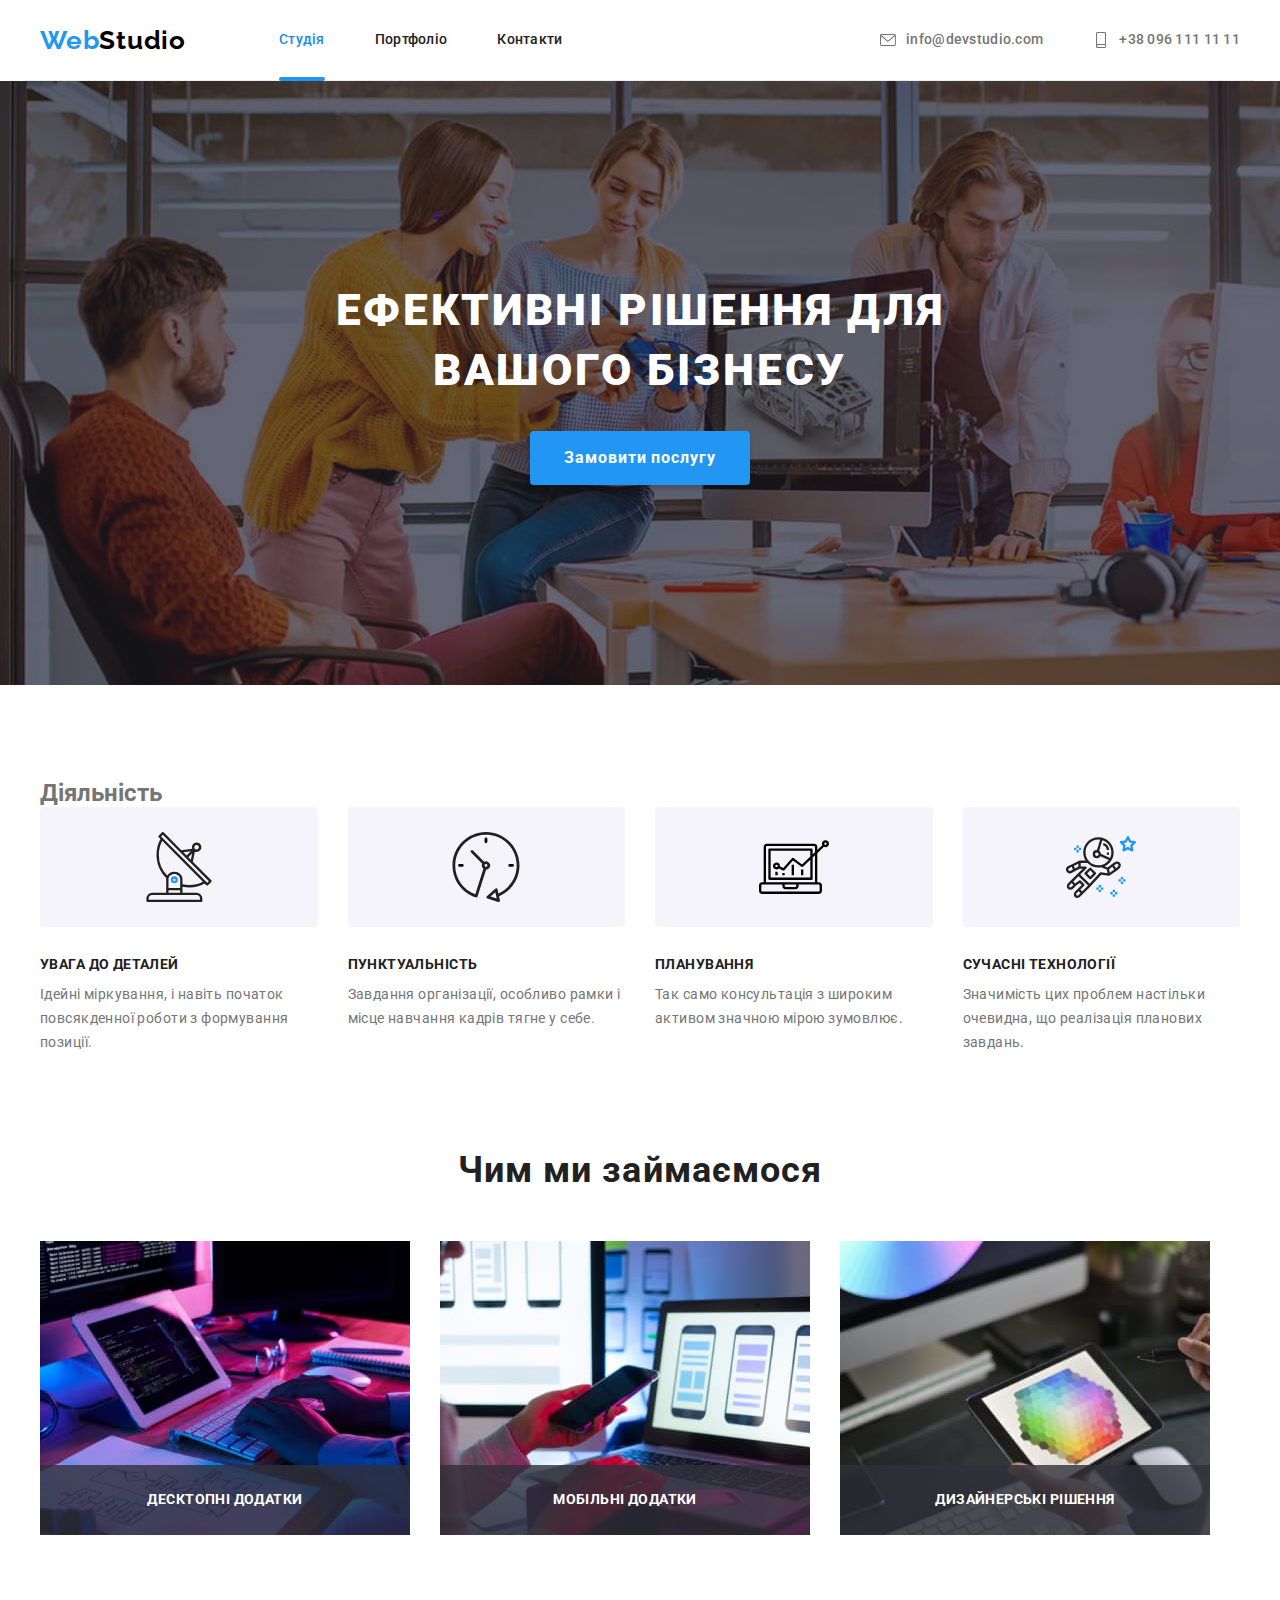
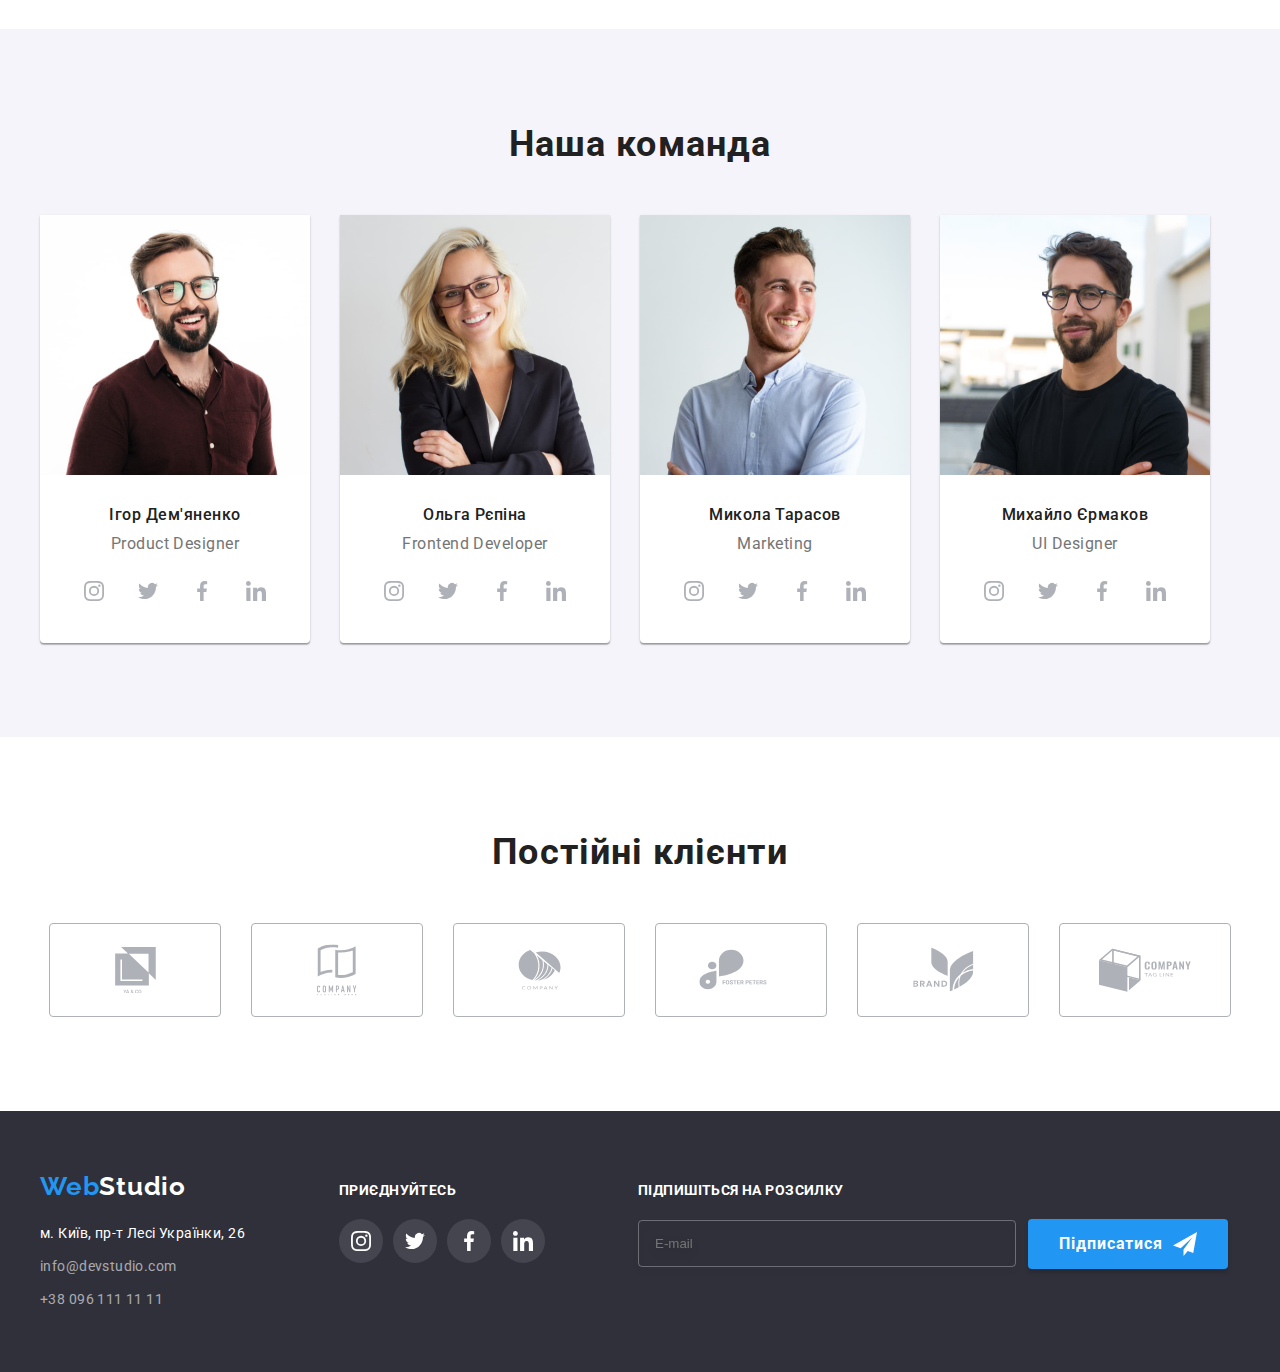
==== commit 83099054: "start bem" ====
--- a/index.html
+++ b/index.html
@@ -21,34 +21,33 @@
     />
     <!-- css -->
     <link rel="stylesheet" href="./css/styles.css" />
-    <link rel="stylesheet" href="./sass/main.scss" />
     <title>Студія</title>
   </head>
   <body>
     <header class="header">
-      <div class="container header-container">
-        <nav class="header-nav">
-          <a href="./index.html" class="link logo-web" lang="en"
-            >Web<span class="logo-studio">Studio</span></a
+      <div class="container header__container">
+        <nav class="nav">
+          <a href="./index.html" class="nav__logo link" lang="en"
+            >Web<span class="nav__logo_dark">Studio</span></a
           >
-          <ul class="list header-list">
+          <ul class="list nav__list">
             <li>
-              <a href="#" class="site-nav link current">Студія</a>
+              <a href="#" class="nav__link link current">Студія</a>
             </li>
             <li>
-              <a href="./portfolio.html" class="site-nav link">Портфоліо</a>
+              <a href="./portfolio.html" class="nav__link link">Портфоліо</a>
             </li>
             <li>
-              <a href="#" class="site-nav link">Контакти</a>
+              <a href="#" class="nav__link link">Контакти</a>
             </li>
           </ul>
         </nav>
-        <ul class="list header-contact">
-          <li class="contact-list">
-            <a href="mailto:info@devstudio.com" class="contact link"
+        <ul class="list contact">
+          <li>
+            <a href="mailto:info@devstudio.com" class="contact__link link"
               ><svg
                 viewBox="0 0 32 32"
-                class="contact-icon-envelope"
+                class="contact__icon"
                 width="16"
                 height="16"
               >
@@ -57,11 +56,11 @@
               info@devstudio.com</a
             >
           </li>
-          <li class="contact-list">
-            <a href="tel:+380961111111" class="contact link">
+          <li>
+            <a href="tel:+380961111111" class="contact__link link">
               <svg
                 viewBox="0 0 32 32"
-                class="contact-icon-smartphone"
+                class="contact__icon"
                 width="16"
                 height="16"
               >
@@ -514,102 +513,44 @@
         </div>
       </section>
     </main>
-    <footer class="background">
-      <div class="backdrop is-hidden" data-modal>
-        <div class="modal">
-          <button class="modal-close" data-modal-close>
-            <svg class="modal-close-icon" width="18" height="18">
-              <use href="./images/symbol-defs.svg#icon-close"></use>
-            </svg>
-          </button>
-          <p class="form-title">Залиште свої дані, ми вам передзвонимо</p>
-          <form class="modal-form">
-            <label for="name" class="modal-label">Ім'я</label>
-            <div class="form-item">
-              <input type="text" name="name" id="name" class="modal-input" />
-              <svg class="modal-form-icon" width="12" height="12">
-                <use href="./images/symbol-defs.svg#icon-name"></use>
-              </svg>
-            </div>
-            <label for="tel" class="modal-label">Телефон</label>
-            <div class="form-item">
-              <input type="tel" name="tel" id="tel" class="modal-input" />
-              <svg class="modal-form-icon" width="13" height="13">
-                <use href="./images/symbol-defs.svg#icon-tel"></use>
-              </svg>
-            </div>
-            <label for="email" class="modal-label">Пошта</label>
-            <div class="form-item">
-              <input type="email" name="email" id="email" class="modal-input" />
-              <svg class="modal-form-icon" width="15" height="12">
-                <use href="./images/symbol-defs.svg#icon-mail"></use>
-              </svg>
-            </div>
-            <label for="comment" class="modal-label">Коментар</label>
-            <textarea
-              name="comment"
-              id="comment"
-              placeholder="Введіть текст"
-              class="modal-comment"
-            ></textarea>
-            <span class="form-item">
-              <input
-                type="checkbox"
-                id="check"
-                name="agree"
-                class="form-checkbox visually-hidden"
-              />
-              <label for="check" class="form-agree">
-                <span class="modal-form-check">
-                  <svg width="16" height="15">
-                    <use href="./images/symbol-defs.svg#icon-agree"></use>
-                  </svg>
-                </span>
-                Погоджуюся з розсилкою та приймаю
-                <a href="#" class="form-contract">Умови договору</a>
-              </label>
-            </span>
-            <button type="submit" class="modal-form-button">Відправити</button>
-          </form>
-        </div>
-      </div>
-      <div class="footer-block">
-        <div class="footer-container">
-          <a href="./index.html" class="link logo-web logo-footer" lang="en"
-            >Web<span class="logo-studio-white">Studio</span></a
+    <footer class="footer">
+      <div class="footer__block">
+        <div class="footer__container">
+          <a href="./index.html" class="link footer__logo nav__logo" lang="en"
+            >Web<span class="nav__logo_light">Studio</span></a
           >
           <address>
-            <ul class="list link">
-              <li class="contact-items">
+            <ul class="address list link">
+              <li class="address__items">
                 <a
                   href="https://goo.gl/maps/J7xKTd2fjaT3zvUT8"
                   target="_blank"
                   rel="noopener noreferrer nofollow"
-                  class="address link"
+                  class="address__map link"
                   >м. Київ, пр-т Лесі Українки, 26</a
                 >
               </li>
-              <li class="contact-items">
-                <a href="mailto:info@devstudio.com" class="contact-footer link"
+              <li class="address__items">
+                <a href="mailto:info@devstudio.com" class="address__link link"
                   >info@devstudio.com</a
                 >
               </li>
-              <li class="contact-items">
-                <a href="tel:+380961111111" class="contact-footer link"
+              <li class="address__items">
+                <a href="tel:+380961111111" class="address__link link"
                   >+38 096 111 11 11</a
                 >
               </li>
             </ul>
           </address>
         </div>
-        <div class="subscribe-social">
-          <h3 class="subscribe">приєднуйтесь</h3>
-          <ul class="footer-social-item list">
-            <li class="footer-item">
-              <a href="#" class="footer-link link">
+        <div class="subscribe">
+          <h3 class="subscribe__title">приєднуйтесь</h3>
+          <ul class="social list">
+            <li class="social__item">
+              <a href="#" class="social__link link">
                 <svg
                   viewBox="0 0 32 32"
-                  class="footer-icon"
+                  class="social__icon"
                   width="20"
                   height="20"
                 >
@@ -617,11 +558,11 @@
                 </svg>
               </a>
             </li>
-            <li class="footer-item">
-              <a href="#" class="footer-link link">
+            <li class="social__item">
+              <a href="#" class="social__link link">
                 <svg
                   viewBox="0 0 32 32"
-                  class="footer-icon"
+                  class="social__icon"
                   width="20"
                   height="20"
                 >
@@ -629,11 +570,11 @@
                 </svg>
               </a>
             </li>
-            <li class="footer-item">
-              <a href="#" class="footer-link link">
+            <li class="social__item">
+              <a href="#" class="social__link link">
                 <svg
                   viewBox="0 0 32 32"
-                  class="footer-icon"
+                  class="social__icon"
                   width="20"
                   height="20"
                 >
@@ -641,11 +582,11 @@
                 </svg>
               </a>
             </li>
-            <li class="footer-item">
-              <a href="#" class="footer-link link">
+            <li class="social__item">
+              <a href="#" class="social__link link">
                 <svg
                   viewBox="0 0 32 32"
-                  class="footer-icon"
+                  class="social__icon"
                   width="20"
                   height="20"
                 >
@@ -655,24 +596,24 @@
             </li>
           </ul>
         </div>
-        <div class="footer-send">
-          <p class="subscribe">Підпишіться на розсилку</p>
-          <form class="footer-form">
+        <div class="send">
+          <p class="subscribe__title">Підпишіться на розсилку</p>
+          <form class="send__form">
             <label for="send">
               <input
                 type="text"
                 name="send"
                 id="send"
                 placeholder="E-mail"
-                class="footer-input"
+                class="send__input"
               />
             </label>
-            <button type="submit" class="footer-button">
+            <button type="submit" class="send__button">
               Підписатися
               <svg viewBox="0 0 32 32" class="" width="24" height="24">
                 <use
                   href="./images/symbol-defs.svg#icon-telegram"
-                  class="footer-button-icon"
+                  class="send__icon"
                 ></use>
               </svg>
             </button>
@@ -680,6 +621,64 @@
         </div>
       </div>
     </footer>
+    <div class="backdrop is-hidden" data-modal>
+      <div class="modal">
+        <button class="modal-close" data-modal-close>
+          <svg class="modal-close-icon" width="18" height="18">
+            <use href="./images/symbol-defs.svg#icon-close"></use>
+          </svg>
+        </button>
+        <p class="form-title">Залиште свої дані, ми вам передзвонимо</p>
+        <form class="modal-form">
+          <label for="name" class="modal-label">Ім'я</label>
+          <div class="form-item">
+            <input type="text" name="name" id="name" class="modal-input" />
+            <svg class="modal-form-icon" width="12" height="12">
+              <use href="./images/symbol-defs.svg#icon-name"></use>
+            </svg>
+          </div>
+          <label for="tel" class="modal-label">Телефон</label>
+          <div class="form-item">
+            <input type="tel" name="tel" id="tel" class="modal-input" />
+            <svg class="modal-form-icon" width="13" height="13">
+              <use href="./images/symbol-defs.svg#icon-tel"></use>
+            </svg>
+          </div>
+          <label for="email" class="modal-label">Пошта</label>
+          <div class="form-item">
+            <input type="email" name="email" id="email" class="modal-input" />
+            <svg class="modal-form-icon" width="15" height=" 12">
+              <use href="./images/symbol-defs.svg#icon-mail"></use>
+            </svg>
+          </div>
+          <label for="comment" class="modal-label">Коментар</label>
+          <textarea
+            name="comment"
+            id="comment"
+            placeholder="Введіть текст"
+            class="modal-comment"
+          ></textarea>
+          <span class="form-item-agree">
+            <input
+              type="checkbox"
+              id="check"
+              name="agree"
+              class="form-checkbox visually-hidden"
+            />
+            <label for="check" class="form-agree">
+              <span class="modal-form-check">
+                <svg>
+                  <use href="./images/symbol-defs.svg#icon-agree"></use>
+                </svg>
+              </span>
+              Погоджуюся з розсилкою та приймаю
+              <a href="#" class="form-contract">Умови договору</a>
+            </label>
+          </span>
+          <button type="submit" class="modal-form-button">Відправити</button>
+        </form>
+      </div>
+    </div>
     <script src="./js/modal.js"></script>
   </body>
 </html>
--- a/css/styles.css
+++ b/css/styles.css
@@ -27,7 +27,7 @@
   cursor: pointer;
 }
 
-address {
+.address {
   font-style: normal;
 }
 
@@ -44,7 +44,7 @@
   text-decoration: none;
 }
 
-.visually-hidden {
+.visually__hidden {
   position: absolute;
   white-space: nowrap;
   width: 1px;
@@ -80,19 +80,26 @@
 
 /* ---------HEADER---------- */
 
-.header-list {
+.header__container {
+  display: flex;
+  align-items: center;
+  border-bottom: 1px solid #ececec;
+}
+
+.container {
+  width: 1200px;
+  padding-left: 15px;
+  padding-right: 15px;
+  margin: 0 auto;
+}
+
+.nav__list {
   display: flex;
   gap: 50px;
   margin-left: 93px;
 }
 
-.header-contact {
-  display: flex;
-  gap: 50px;
-  margin-left: auto;
-}
-
-.logo-web {
+.nav__logo {
   font-family: "Raleway";
   font-weight: 700;
   font-size: 26px;
@@ -101,21 +108,16 @@
   color: var(--main-color);
 }
 
-.logo-studio {
-  font-family: "Raleway";
-  font-weight: 700;
-  font-size: 26px;
-  line-height: 1.19;
-  letter-spacing: 0.03em;
+.nav__logo_dark {
   color: var(--secondary-color);
 }
 
-.header-nav {
-  display: flex;
-  align-items: center;
-}
-
-.site-nav {
+.nav {
+  display: flex;
+  align-items: center;
+}
+
+.nav__link {
   display: block;
   font-weight: 500;
   font-size: 14px;
@@ -129,8 +131,8 @@
   transition-timing-function: cubic-bezier(0.4, 0, 0.2, 1);
 }
 
-.site-nav:hover,
-.site-nav:focus {
+.nav__link:hover,
+.nav__link:focus {
   color: var(--main-color);
 }
 
@@ -152,6 +154,12 @@
 
 .contact {
   display: flex;
+  gap: 50px;
+  margin-left: auto;
+}
+
+.contact__link {
+  display: flex;
   align-items: center;
   padding-top: 32px;
   padding-bottom: 32px;
@@ -166,54 +174,33 @@
   transition-timing-function: cubic-bezier(0.4, 0, 0.2, 1);
 }
 
-.contact-icon-envelope {
+.contact__icon {
   fill: var(--text-color);
   margin-right: 10px;
 }
 
-.contact-icon-smartphone {
-  fill: var(--text-color);
-  margin-right: 10px;
-}
-
-.contact:hover,
-.contact:focus {
+.contact__link:hover,
+.contact__link:focus {
   color: var(--main-color);
 }
 
-.contact:hover .contact-icon-envelope,
-.contact:focus .contact-icon-envelope,
-.contact:hover .contact-icon-smartphone,
-.contact:focus .contact-icon-smartphone {
+.contact__link:hover .contact__icon,
+.contact__link:focus .contact__icon,
+.contact__link:hover .contact__icon,
+.contact__link:focus .contact__icon {
   fill: currentColor;
 }
 
-.header-container {
-  display: flex;
-  align-items: center;
-}
-
-.header {
-  border-bottom: 1px solid #ececec;
-}
-
-.container {
-  width: 1200px;
-  padding-left: 15px;
-  padding-right: 15px;
-  margin: 0 auto;
-}
-
 /* ---------FOOTER---------- */
 
-.background {
+.footer {
   display: flex;
   background-color: var(--background-block);
   padding-top: 60px;
   padding-bottom: 60px;
 }
 
-.footer-block {
+.footer__block {
   display: flex;
   width: 1200px;
   padding-left: 15px;
@@ -222,25 +209,20 @@
   align-items: baseline;
 }
 
-.footer-container {
+.footer__container {
   margin-right: 94px;
 }
 
-.logo-studio-white {
-  font-family: "Raleway";
-  font-weight: 700;
-  font-size: 26px;
-  line-height: 1.19;
-  letter-spacing: 0.03em;
-  color: var(--white-color);
-}
-
-.logo-footer {
+.footer__logo {
   display: inline-block;
   margin-bottom: 20px;
 }
 
-.address {
+.nav__logo_light {
+  color: var(--white-color);
+}
+
+.address__map {
   font-style: normal;
   font-weight: 400;
   font-size: 14px;
@@ -250,12 +232,7 @@
   display: inline-block;
 }
 
-.footer-link:hover,
-.footer-link:focus {
-  color: var(--main-color);
-}
-
-.contact-footer {
+.address__link {
   font-style: normal;
   font-weight: 400;
   font-size: 14px;
@@ -268,21 +245,21 @@
   transition-timing-function: cubic-bezier(0.4, 0, 0.2, 1);
 }
 
-.contact-footer:hover,
-.contact-footer:focus {
+.address__link:hover,
+.address__link:focus {
   color: var(--main-color);
 }
 
-.contact-items:not(:last-child) {
+.address__items:not(:last-child) {
   margin-bottom: 9px;
 }
 
-.subscribe-social {
+.subscribe {
   display: block;
   text-align: left;
 }
 
-.subscribe {
+.subscribe__title {
   font-weight: 700;
   font-size: 14px;
   line-height: 1.14;
@@ -292,13 +269,13 @@
   margin-bottom: 20px;
 }
 
-.footer-social-item {
-  display: flex;
-  align-items: center;
-  justify-content: center;
-}
-
-.footer-link {
+.social {
+  display: flex;
+  align-items: center;
+  justify-content: center;
+}
+
+.social__link {
   display: flex;
   width: 44px;
   height: 44px;
@@ -311,35 +288,36 @@
   transition-timing-function: cubic-bezier(0.4, 0, 0.2, 1);
 }
 
-.footer-icon {
+.social__icon {
   fill: var(--white-color);
 }
 
-.footer-link:hover,
-.footer-link:focus {
+.social__link:hover,
+.social__link:focus {
+  color: var(--main-color);
   background: var(--accent-color);
 }
 
-.footer-item:not(:first-child) {
+.social__item:not(:first-child) {
   margin-left: 10px;
 }
 
-.footer-send {
+.send {
   margin-left: 93px;
   align-items: flex-end;
 }
 
-.footer-form {
-  display: flex;
-  align-items: center;
-}
-
-.footer-input {
+.send__form {
+  display: flex;
+  align-items: center;
+}
+
+.send__input {
   color: var(--white-color);
   width: 358px;
 }
 
-.footer-form label {
+.send__form label {
   font-weight: 700;
   font-size: 14px;
   line-height: 1.14;
@@ -348,7 +326,7 @@
   color: rgba(255, 255, 255, 0.6);
 }
 
-.footer-form input {
+.send__form input {
   margin: 0;
   padding-top: 15px;
   padding-bottom: 15px;
@@ -359,7 +337,7 @@
   border-radius: 4px;
 }
 
-.footer-button {
+.send__button {
   display: flex;
   align-items: center;
   justify-content: center;
@@ -383,12 +361,12 @@
   transition-timing-function: cubic-bezier(0.4, 0, 0.2, 1);
 }
 
-.footer-button:hover,
-.footer-button:focus {
+.send__button:hover,
+.send__button:focus {
   background-color: var(--accent-color);
 }
 
-.footer-button-icon {
+.send__icon {
   fill: var(--white-color);
 }
 
@@ -410,11 +388,6 @@
 }
 
 .section-client {
-  padding-top: 94px;
-  padding-bottom: 94px;
-}
-
-.section-portfolio {
   padding-top: 94px;
   padding-bottom: 94px;
 }
@@ -733,7 +706,19 @@
 
 /* ------MAIN PORTFOLIO----- */
 
-.button-filter {
+.portfolio {
+  padding-top: 94px;
+  padding-bottom: 94px;
+}
+
+.filter {
+  display: flex;
+  gap: 8px;
+  justify-content: center;
+  margin-bottom: 50px;
+}
+
+.filter__button {
   cursor: pointer;
   background-color: var(--background-button);
   font-family: inherit;
@@ -750,19 +735,12 @@
   transition-timing-function: cubic-bezier(0.4, 0, 0.2, 1);
 }
 
-.button-filter:hover,
-.button-filter:focus {
+.filter__button:hover,
+.filter__button:focus {
   background-color: var(--main-color);
   color: var(--white-color);
   box-shadow: 0px 3px 1px rgba(0, 0, 0, 0.1), 0px 1px 2px rgba(0, 0, 0, 0.08),
     0px 2px 2px rgba(0, 0, 0, 0.12);
-}
-
-.filter-container {
-  display: flex;
-  gap: 8px;
-  justify-content: center;
-  margin-bottom: 50px;
 }
 
 .portfolio-title {
@@ -851,6 +829,8 @@
 .portfolio-card:hover .overlay-description {
   transform: translateY(0);
 }
+
+/* --------MODAL--------- */
 
 .backdrop.is-hidden {
   visibility: hidden;
@@ -939,6 +919,11 @@
   fill: var(--accent-color);
 }
 
+.form-item-agree {
+  display: flex;
+  position: relative;
+}
+
 .modal-label {
   display: block;
   font-family: inherit;
@@ -986,6 +971,8 @@
 
 .modal-form-check {
   position: absolute;
+  width: 16px;
+  height: 15px;
   left: 15px;
   top: 50%;
   margin: 0;
@@ -1023,7 +1010,7 @@
   border: 2px solid var(--title-color);
   border-radius: 2px;
   fill: var(--white-color);
-  transition-property: background-color border-color;
+  transition-property: background-color, border-color;
   transition-duration: 250ms;
   transition-timing-function: cubic-bezier(0.4, 0, 0.2, 1);
 }
@@ -1043,7 +1030,7 @@
   line-height: 1.71;
   letter-spacing: 0.03em;
   color: var(--text-color);
-  margin-left: 45px;
+  margin-left: 40px;
 }
 
 .form-contract {
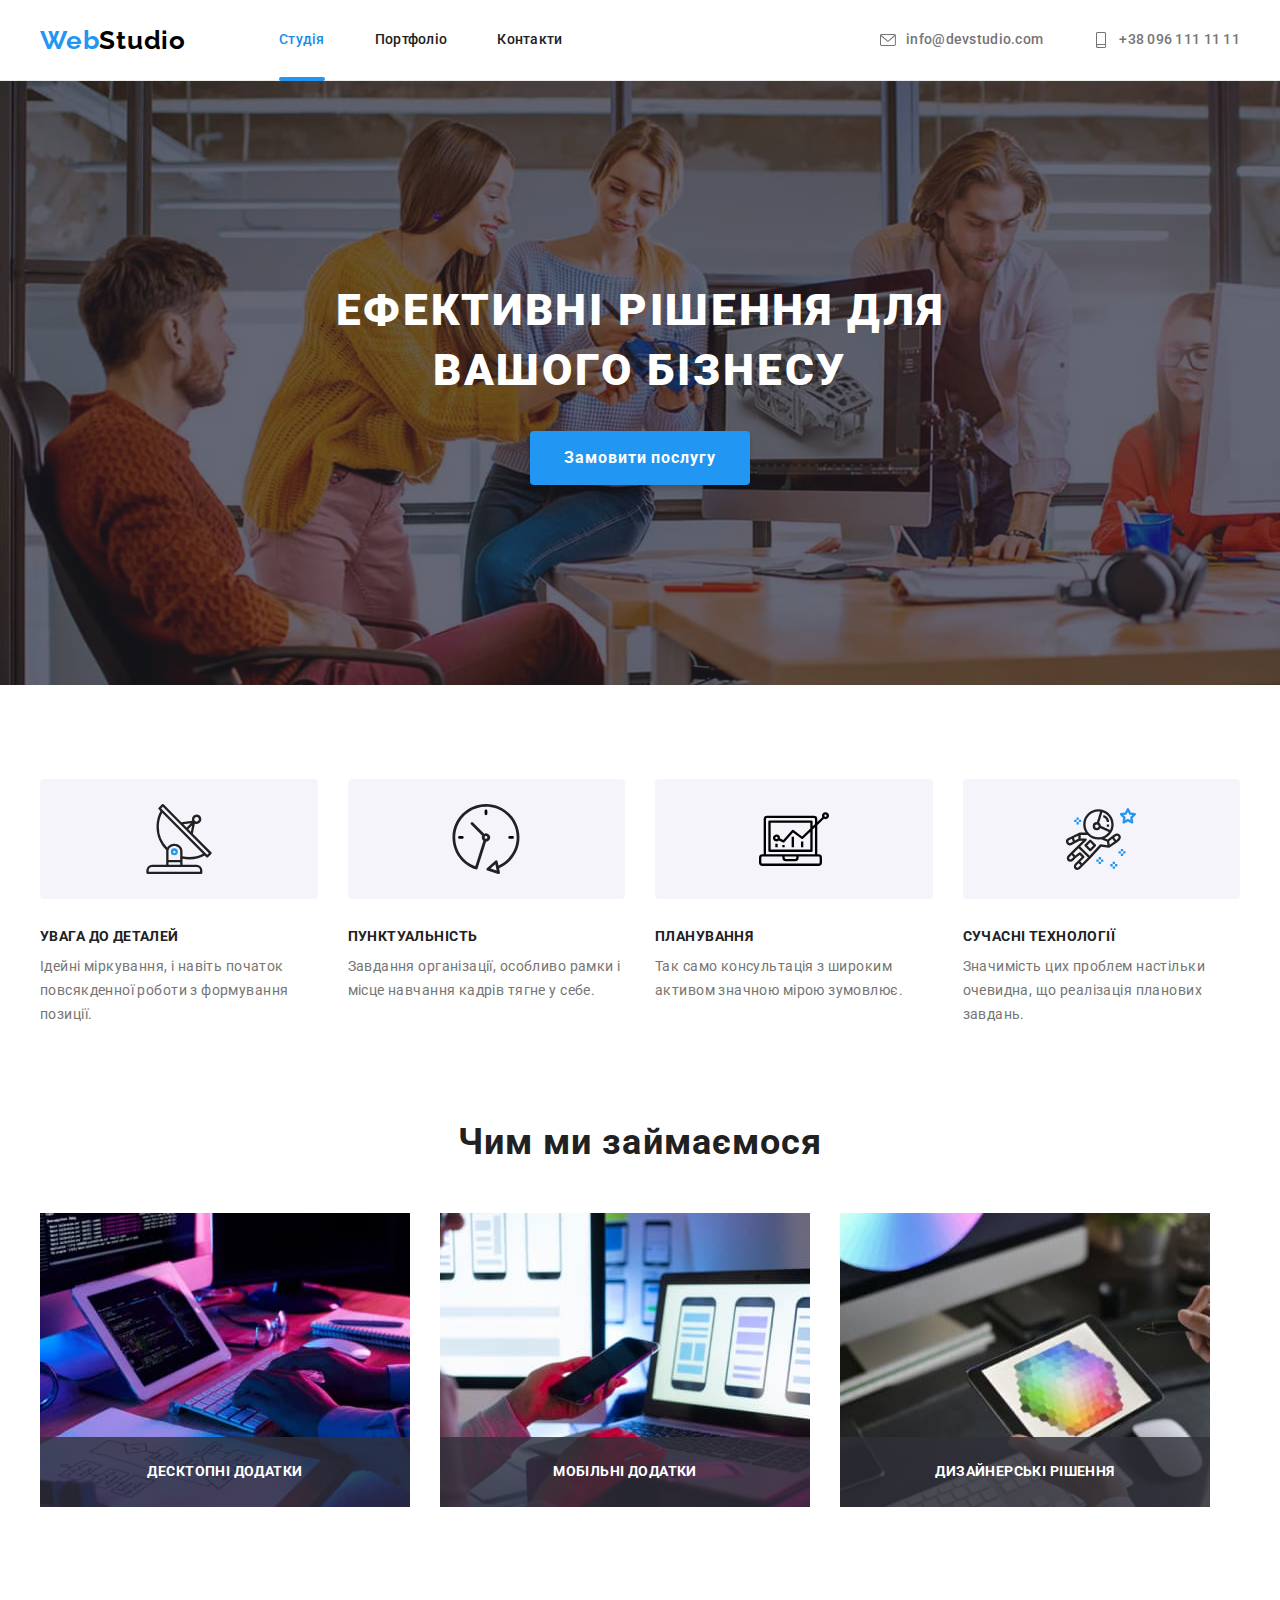
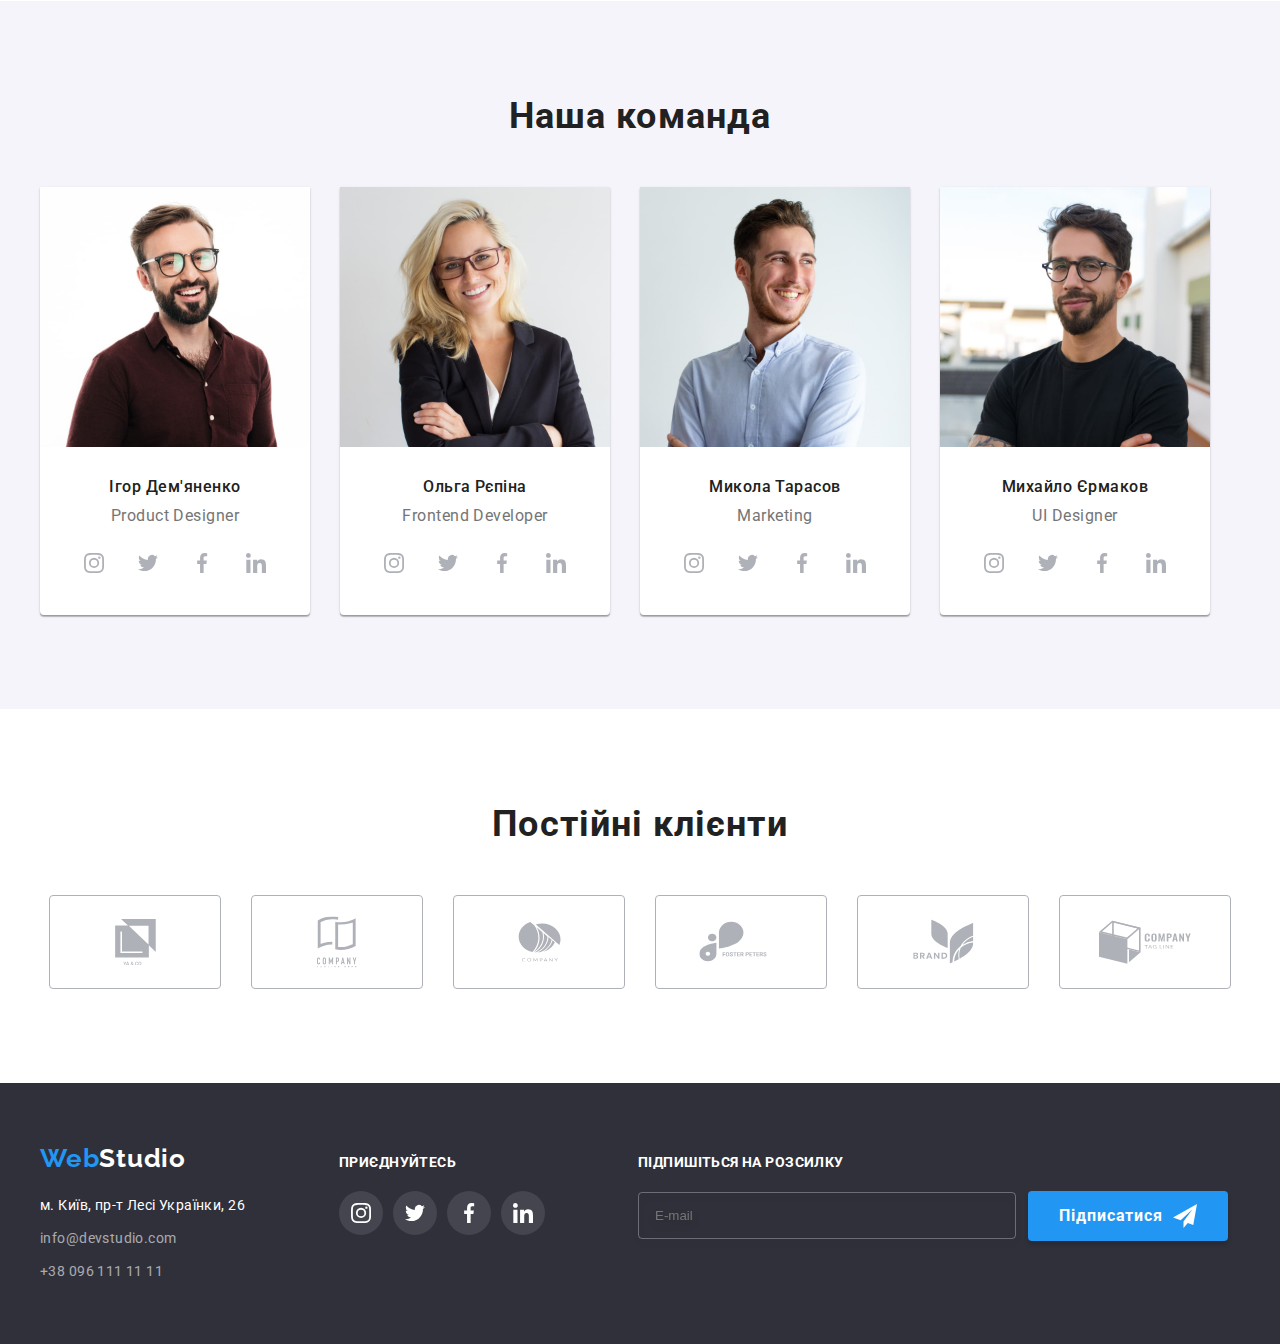
==== commit 20fa9ab1: "finish bem" ====
--- a/index.html
+++ b/index.html
@@ -73,10 +73,10 @@
       </div>
     </header>
     <main>
-      <section class="background-hero">
+      <section class="hero hero__background">
         <div class="container">
-          <h1 class="title-main">Ефективні рішення для вашого бізнесу</h1>
-          <button class="button-order" type="button" data-modal-open>
+          <h1 class="hero__title">Ефективні рішення для вашого бізнесу</h1>
+          <button class="hero__btn" type="button" data-modal-open>
             Замовити послугу
           </button>
         </div>
@@ -84,51 +84,51 @@
       <!-- Діяльність -->
       <section class="section-function">
         <div class="container">
-          <h2 class="visually-hidden">Діяльність</h2>
-          <ul class="list function-container">
-            <li class="function-about">
-              <div class="function-icon">
+          <h2 class="visually__hidden">Діяльність</h2>
+          <ul class="list function">
+            <li class="function__about">
+              <div class="function__icon">
                 <svg viewBox="0 0 32 32" width="70" height="70">
                   <use href="./images/symbol-defs.svg#icon-antenna"></use>
                 </svg>
               </div>
-              <h3 class="function-title">Увага до деталей</h3>
-              <p class="function-text">
+              <h3 class="function__title">Увага до деталей</h3>
+              <p class="function__text">
                 Ідейні міркування, і навіть початок повсякденної роботи з
                 формування позиції.
               </p>
             </li>
-            <li class="function-about">
-              <div class="function-icon">
+            <li class="function__about">
+              <div class="function__icon">
                 <svg viewBox="0 0 32 32" width="70" height="70">
                   <use href="./images/symbol-defs.svg#icon-clock"></use>
                 </svg>
               </div>
-              <h3 class="function-title">Пунктуальність</h3>
-              <p class="function-text">
+              <h3 class="function__title">Пунктуальність</h3>
+              <p class="function__text">
                 Завдання організації, особливо рамки і місце навчання кадрів
                 тягне у себе.
               </p>
             </li>
-            <li class="function-about">
-              <div class="function-icon">
+            <li class="function__about">
+              <div class="function__icon">
                 <svg viewBox="0 0 32 32" width="70" height="70">
                   <use href="./images/symbol-defs.svg#icon-diagram"></use>
                 </svg>
               </div>
-              <h3 class="function-title">Планування</h3>
-              <p class="function-text">
+              <h3 class="function__title">Планування</h3>
+              <p class="function__text">
                 Так само консультація з широким активом значною мірою зумовлює.
               </p>
             </li>
-            <li class="function-about">
-              <div class="function-icon">
+            <li class="function__about">
+              <div class="function__icon">
                 <svg viewBox="0 0 32 32" width="70" height="70">
                   <use href="./images/symbol-defs.svg#icon-astronaut"></use>
                 </svg>
               </div>
-              <h3 class="function-title">Сучасні технології</h3>
-              <p class="function-text">
+              <h3 class="function__title">Сучасні технології</h3>
+              <p class="function__text">
                 Значимість цих проблем настільки очевидна, що реалізація
                 планових завдань.
               </p>
@@ -137,14 +137,14 @@
         </div>
       </section>
       <!-- Чим займаємось -->
-      <section class="section-work">
+      <section class="section-images">
         <div class="container">
-          <h2 class="function-section-title">Чим ми займаємося</h2>
+          <h2 class="section-images__title">Чим ми займаємося</h2>
           <div>
-            <ul class="list work-container">
-              <li class="label">
-                <div class="label-bg">
-                  <p class="label-text">Десктопні додатки</p>
+            <ul class="list images">
+              <li class="images__label">
+                <div class="images__bg">
+                  <p class="images__text">Десктопні додатки</p>
                 </div>
                 <img
                   src="images/work_one.jpg"
@@ -153,9 +153,9 @@
                   alt="руки на клавіатурі"
                 />
               </li>
-              <li class="label">
-                <div class="label-bg">
-                  <p class="label-text">Мобільні додатки</p>
+              <li class="images__label">
+                <div class="images__bg">
+                  <p class="images__text">Мобільні додатки</p>
                 </div>
                 <img
                   src="images/work_two.jpg"
@@ -164,9 +164,9 @@
                   alt="телефон в руках"
                 />
               </li>
-              <li class="label">
-                <div class="label-bg">
-                  <p class="label-text">Дизайнерські рішення</p>
+              <li class="images__label">
+                <div class="images__bg">
+                  <p class="images__text">Дизайнерські рішення</p>
                 </div>
                 <img
                   src="images/work_three.jpg"
@@ -180,26 +180,26 @@
         </div>
       </section>
       <!-- Команда  -->
-      <section class="background-team section-team">
+      <section class="team">
         <div class="container">
-          <h2 class="team-section-title">Наша команда</h2>
-          <ul class="list team-container">
-            <li class="background-cards">
+          <h2 class="team__title">Наша команда</h2>
+          <ul class="list team__container">
+            <li class="team__card">
               <img
                 src="images/team_one.jpg"
                 width="270"
                 height="260"
                 alt="фото співробітника"
               />
-              <div class="team-card">
-                <h3 class="team-name">Ігор Дем'яненко</h3>
-                <p lang="en" class="team-position">Product Designer</p>
-                <ul class="worker-social-item list">
-                  <li class="social-item">
-                    <a href="#" class="social-link link">
-                      <svg
-                        viewBox="0 0 32 32"
-                        class="social-icon"
+              <div class="team__photo">
+                <h3 class="team__name">Ігор Дем'яненко</h3>
+                <p lang="en" class="team__position">Product Designer</p>
+                <ul class="personal-social list">
+                  <li class="personal-social__item">
+                    <a href="#" class="personal-social__link link">
+                      <svg
+                        viewBox="0 0 32 32"
+                        class="personal-social__icon"
                         width="20"
                         height="20"
                       >
@@ -209,11 +209,11 @@
                       </svg>
                     </a>
                   </li>
-                  <li class="social-item">
-                    <a href="#" class="social-link link">
-                      <svg
-                        viewBox="0 0 32 32"
-                        class="social-icon"
+                  <li class="personal-social__item">
+                    <a href="#" class="personal-social__link link">
+                      <svg
+                        viewBox="0 0 32 32"
+                        class="personal-social__icon"
                         width="20"
                         height="20"
                       >
@@ -221,11 +221,11 @@
                       </svg>
                     </a>
                   </li>
-                  <li class="social-item">
-                    <a href="#" class="social-link link">
-                      <svg
-                        viewBox="0 0 32 32"
-                        class="social-icon"
+                  <li class="personal-social__item">
+                    <a href="#" class="personal-social__link link">
+                      <svg
+                        viewBox="0 0 32 32"
+                        class="personal-social__icon"
                         width="20"
                         height="20"
                       >
@@ -235,11 +235,11 @@
                       </svg>
                     </a>
                   </li>
-                  <li class="social-item">
-                    <a href="#" class="social-link link">
-                      <svg
-                        viewBox="0 0 32 32"
-                        class="social-icon"
+                  <li class="personal-social__item">
+                    <a href="#" class="personal-social__link link">
+                      <svg
+                        viewBox="0 0 32 32"
+                        class="personal-social__icon"
                         width="20"
                         height="20"
                       >
@@ -252,22 +252,22 @@
                 </ul>
               </div>
             </li>
-            <li class="background-cards">
+            <li class="team__card">
               <img
                 src="images/team_two.jpg"
                 width="270"
                 height="260"
                 alt="фото співробітника"
               />
-              <div class="team-card">
-                <h3 class="team-name">Ольга Рєпіна</h3>
-                <p lang="en" class="team-position">Frontend Developer</p>
-                <ul class="worker-social-item list">
-                  <li class="social-item">
-                    <a href="#" class="social-link link">
-                      <svg
-                        viewBox="0 0 32 32"
-                        class="social-icon"
+              <div class="team__photo">
+                <h3 class="team__name">Ольга Рєпіна</h3>
+                <p lang="en" class="team__position">Frontend Developer</p>
+                <ul class="personal-social list">
+                  <li class="personal-social__item">
+                    <a href="#" class="personal-social__link link">
+                      <svg
+                        viewBox="0 0 32 32"
+                        class="personal-social__icon"
                         width="20"
                         height="20"
                       >
@@ -277,11 +277,11 @@
                       </svg>
                     </a>
                   </li>
-                  <li class="social-item">
-                    <a href="#" class="social-link link">
-                      <svg
-                        viewBox="0 0 32 32"
-                        class="social-icon"
+                  <li class="personal-social__item">
+                    <a href="#" class="personal-social__link link">
+                      <svg
+                        viewBox="0 0 32 32"
+                        class="personal-social__icon"
                         width="20"
                         height="20"
                       >
@@ -289,11 +289,11 @@
                       </svg>
                     </a>
                   </li>
-                  <li class="social-item">
-                    <a href="#" class="social-link link">
-                      <svg
-                        viewBox="0 0 32 32"
-                        class="social-icon"
+                  <li class="personal-social__item">
+                    <a href="#" class="personal-social__link link">
+                      <svg
+                        viewBox="0 0 32 32"
+                        class="personal-social__icon"
                         width="20"
                         height="20"
                       >
@@ -303,11 +303,11 @@
                       </svg>
                     </a>
                   </li>
-                  <li class="social-item">
-                    <a href="#" class="social-link link">
-                      <svg
-                        viewBox="0 0 32 32"
-                        class="social-icon"
+                  <li class="personal-social__item">
+                    <a href="#" class="personal-social__link link">
+                      <svg
+                        viewBox="0 0 32 32"
+                        class="personal-social__icon"
                         width="20"
                         height="20"
                       >
@@ -320,22 +320,22 @@
                 </ul>
               </div>
             </li>
-            <li class="background-cards">
+            <li class="team__card">
               <img
                 src="images/team_three.jpg"
                 width="270"
                 height="260"
                 alt="фото співробітника"
               />
-              <div class="team-card">
-                <h3 class="team-name">Микола Тарасов</h3>
-                <p lang="en" class="team-position">Marketing</p>
-                <ul class="worker-social-item list">
-                  <li class="social-item">
-                    <a href="#" class="social-link link">
-                      <svg
-                        viewBox="0 0 32 32"
-                        class="social-icon"
+              <div class="team__photo">
+                <h3 class="team__name">Микола Тарасов</h3>
+                <p lang="en" class="team__position">Marketing</p>
+                <ul class="personal-social list">
+                  <li class="personal-social__item">
+                    <a href="#" class="personal-social__link link">
+                      <svg
+                        viewBox="0 0 32 32"
+                        class="personal-social__icon"
                         width="20"
                         height="20"
                       >
@@ -345,11 +345,11 @@
                       </svg>
                     </a>
                   </li>
-                  <li class="social-item">
-                    <a href="#" class="social-link link">
-                      <svg
-                        viewBox="0 0 32 32"
-                        class="social-icon"
+                  <li class="personal-social__item">
+                    <a href="#" class="personal-social__link link">
+                      <svg
+                        viewBox="0 0 32 32"
+                        class="personal-social__icon"
                         width="20"
                         height="20"
                       >
@@ -357,11 +357,11 @@
                       </svg>
                     </a>
                   </li>
-                  <li class="social-item">
-                    <a href="#" class="social-link link">
-                      <svg
-                        viewBox="0 0 32 32"
-                        class="social-icon"
+                  <li class="personal-social__item">
+                    <a href="#" class="personal-social__link link">
+                      <svg
+                        viewBox="0 0 32 32"
+                        class="personal-social__icon"
                         width="20"
                         height="20"
                       >
@@ -371,11 +371,11 @@
                       </svg>
                     </a>
                   </li>
-                  <li class="social-item">
-                    <a href="#" class="social-link link">
-                      <svg
-                        viewBox="0 0 32 32"
-                        class="social-icon"
+                  <li class="personal-social__item">
+                    <a href="#" class="personal-social__link link">
+                      <svg
+                        viewBox="0 0 32 32"
+                        class="personal-social__icon"
                         width="20"
                         height="20"
                       >
@@ -388,22 +388,22 @@
                 </ul>
               </div>
             </li>
-            <li class="background-cards">
+            <li class="team__card">
               <img
                 src="images/team_four.jpg"
                 width="270"
                 height="260"
                 alt="фото співробітника"
               />
-              <div class="team-card">
-                <h3 class="team-name">Михайло Єрмаков</h3>
-                <p lang="en" class="team-position">UI Designer</p>
-                <ul class="worker-social-item list">
-                  <li class="social-item">
-                    <a href="#" class="social-link link">
-                      <svg
-                        viewBox="0 0 32 32"
-                        class="social-icon"
+              <div class="team__photo">
+                <h3 class="team__name">Михайло Єрмаков</h3>
+                <p lang="en" class="team__position">UI Designer</p>
+                <ul class="personal-social list">
+                  <li class="personal-social__item">
+                    <a href="#" class="personal-social__link link">
+                      <svg
+                        viewBox="0 0 32 32"
+                        class="personal-social__icon"
                         width="20"
                         height="20"
                       >
@@ -413,11 +413,11 @@
                       </svg>
                     </a>
                   </li>
-                  <li class="social-item">
-                    <a href="#" class="social-link link">
-                      <svg
-                        viewBox="0 0 32 32"
-                        class="social-icon"
+                  <li class="personal-social__item">
+                    <a href="#" class="personal-social__link link">
+                      <svg
+                        viewBox="0 0 32 32"
+                        class="personal-social__icon"
                         width="20"
                         height="20"
                       >
@@ -425,11 +425,11 @@
                       </svg>
                     </a>
                   </li>
-                  <li class="social-item">
-                    <a href="#" class="social-link link">
-                      <svg
-                        viewBox="0 0 32 32"
-                        class="social-icon"
+                  <li class="personal-social__item">
+                    <a href="#" class="personal-social__link link">
+                      <svg
+                        viewBox="0 0 32 32"
+                        class="personal-social__icon"
                         width="20"
                         height="20"
                       >
@@ -439,11 +439,11 @@
                       </svg>
                     </a>
                   </li>
-                  <li class="social-item">
-                    <a href="#" class="social-link link">
-                      <svg
-                        viewBox="0 0 32 32"
-                        class="social-icon"
+                  <li class="personal-social__item">
+                    <a href="#" class="personal-social__link link">
+                      <svg
+                        viewBox="0 0 32 32"
+                        class="personal-social__icon"
                         width="20"
                         height="20"
                       >
@@ -459,50 +459,50 @@
           </ul>
         </div>
       </section>
-      <section class="background-client section-client">
-        <h2 class="client-section-title">Постійні клієнти</h2>
+      <section class="clients">
+        <h2 class="client__title">Постійні клієнти</h2>
         <div>
           <ul class="client">
-            <li class="client-block list">
-              <a href="#" class="client-link link">
-                <svg viewBox="0 0 28 32" class="client-icon icon-yaco">
+            <li class="client__block list">
+              <a href="#" class="client__link link">
+                <svg viewBox="0 0 28 32" class="client__icon client__yaco">
                   <use href="./images/symbol-defs.svg#icon-group_yaco"></use>
                 </svg>
               </a>
             </li>
-            <li class="client-block list">
-              <a href="#" class="client-link link">
-                <svg viewBox="0 0 25 32" class="client-icon icon-company">
+            <li class="client__block list">
+              <a href="#" class="client__link link">
+                <svg viewBox="0 0 25 32" class="client__icon client__company">
                   <use href="./images/symbol-defs.svg#icon-group_company"></use>
                 </svg>
               </a>
             </li>
-            <li class="client-block list">
-              <a href="#" class="client-link link">
-                <svg viewBox="0 0 34 32" class="client-icon icon-round">
+            <li class="client__block list">
+              <a href="#" class="client__link link">
+                <svg viewBox="0 0 34 32" class="client__icon client__round">
                   <use
                     href="./images/symbol-defs.svg#icon-group_company_round"
                   ></use>
                 </svg>
               </a>
             </li>
-            <li class="client-block list">
-              <a href="#" class="client-link link">
-                <svg viewBox="0 0 65 32" class="client-icon icon-foster">
+            <li class="client__block list">
+              <a href="#" class="client__link link">
+                <svg viewBox="0 0 65 32" class="client__icon client__foster">
                   <use href="./images/symbol-defs.svg#icon-group_foster"></use>
                 </svg>
               </a>
             </li>
-            <li class="client-block list">
-              <a href="#" class="client-link link">
-                <svg viewBox="0 0 43 32" class="client-icon icon-brand">
+            <li class="client__block list">
+              <a href="#" class="client__link link">
+                <svg viewBox="0 0 43 32" class="client__icon client__brand">
                   <use href="./images/symbol-defs.svg#icon-group_brand"></use>
                 </svg>
               </a>
             </li>
-            <li class="client-block list">
-              <a href="#" class="client-link link">
-                <svg viewBox="0 0 67 32" class="client-icon icon-tag">
+            <li class="client__block list">
+              <a href="#" class="client__link link">
+                <svg viewBox="0 0 67 32" class="client__icon client__tag">
                   <use
                     href="./images/symbol-defs.svg#icon-group_tag_line"
                   ></use>
@@ -663,7 +663,7 @@
               type="checkbox"
               id="check"
               name="agree"
-              class="form-checkbox visually-hidden"
+              class="form-checkbox visually__hidden"
             />
             <label for="check" class="form-agree">
               <span class="modal-form-check">
--- a/css/styles.css
+++ b/css/styles.css
@@ -80,10 +80,13 @@
 
 /* ---------HEADER---------- */
 
+.header {
+  border-bottom: 1px solid #ececec;
+}
+
 .header__container {
   display: flex;
   align-items: center;
-  border-bottom: 1px solid #ececec;
 }
 
 .container {
@@ -372,27 +375,7 @@
 
 /* -------MAIN STUDIO------- */
 
-.section-function {
-  padding-top: 94px;
-  padding-bottom: 47px;
-}
-
-.section-work {
-  padding-top: 47px;
-  padding-bottom: 94px;
-}
-
-.section-team {
-  padding-top: 94px;
-  padding-bottom: 94px;
-}
-
-.section-client {
-  padding-top: 94px;
-  padding-bottom: 94px;
-}
-
-.background-hero {
+.hero__background {
   background-color: rgba(196, 196, 196, 1);
   background-image: linear-gradient(
       to right,
@@ -411,7 +394,7 @@
   padding-bottom: 200px;
 }
 
-.title-main {
+.hero__title {
   font-weight: 900;
   font-size: 44px;
   line-height: 1.36;
@@ -425,7 +408,7 @@
   margin-right: auto;
 }
 
-.button-order {
+.hero__btn {
   background-color: var(--main-color);
   font-family: inherit;
   font-weight: 700;
@@ -442,48 +425,26 @@
   transition-timing-function: cubic-bezier(0.4, 0, 0.2, 1);
 }
 
-.button-order:focus,
-.button-order:hover {
+.hero__btn:focus,
+.hero__btn:hover {
   background-color: var(--accent-color);
 }
 
-.function-container {
+.section-function {
+  padding-top: 94px;
+  padding-bottom: 47px;
+}
+
+.function {
   display: flex;
   gap: 30px;
 }
 
-.function-title {
-  font-weight: 700;
-  font-size: 14px;
-  line-height: 1.14;
-  letter-spacing: 0.03em;
-  text-transform: uppercase;
-  color: var(--title-color);
-  margin-bottom: 10px;
-}
-
-.function-text {
-  font-size: 14px;
-  line-height: 1.71;
-  letter-spacing: 0.03em;
-  color: var(--text-color);
-}
-
-.function-section-title {
-  font-weight: 700;
-  font-size: 36px;
-  line-height: 1.17;
-  letter-spacing: 0.03em;
-  color: var(--title-color);
-  text-align: center;
-  margin-bottom: 50px;
-}
-
-.function-about {
+.function__about {
   flex-basis: calc((100% - 90px) / 4);
 }
 
-.function-icon {
+.function__icon {
   display: flex;
   background: var(--background-section);
   height: 120px;
@@ -494,7 +455,29 @@
   justify-content: center;
 }
 
-.team-section-title {
+.function__title {
+  font-weight: 700;
+  font-size: 14px;
+  line-height: 1.14;
+  letter-spacing: 0.03em;
+  text-transform: uppercase;
+  color: var(--title-color);
+  margin-bottom: 10px;
+}
+
+.function__text {
+  font-size: 14px;
+  line-height: 1.71;
+  letter-spacing: 0.03em;
+  color: var(--text-color);
+}
+
+.section-images {
+  padding-top: 47px;
+  padding-bottom: 94px;
+}
+
+.section-images__title {
   font-weight: 700;
   font-size: 36px;
   line-height: 1.17;
@@ -504,16 +487,16 @@
   margin-bottom: 50px;
 }
 
-.work-container {
+.images {
   display: flex;
   gap: 30px;
 }
 
-.label {
+.images__label {
   position: relative;
 }
 
-.label-bg {
+.images__bg {
   position: absolute;
   display: flex;
   align-items: center;
@@ -524,7 +507,7 @@
   background-color: rgba(47, 48, 58, 0.8);
 }
 
-.label-text {
+.images__text {
   position: absolute;
   font-weight: 700;
   font-size: 14px;
@@ -535,28 +518,40 @@
   color: var(--white-color);
 }
 
-.background-team {
+.team {
+  padding-top: 94px;
+  padding-bottom: 94px;
   background-color: var(--background-section);
 }
 
-.background-cards {
+.team__title {
+  font-weight: 700;
+  font-size: 36px;
+  line-height: 1.17;
+  letter-spacing: 0.03em;
+  color: var(--title-color);
+  text-align: center;
+  margin-bottom: 50px;
+}
+
+.team__container {
+  display: flex;
+  gap: 30px;
+}
+
+.team__card {
   background-color: var(--background-color);
   border-radius: 0px 0px 4px 4px;
   box-shadow: 0px 1px 3px rgba(0, 0, 0, 0.12), 0px 1px 1px rgba(0, 0, 0, 0.14),
     0px 2px 1px rgba(0, 0, 0, 0.2);
 }
 
-.team-container {
-  display: flex;
-  gap: 30px;
-}
-
-.team-card {
+.team__photo {
   text-align: center;
   padding: 30px 0;
 }
 
-.team-name {
+.team__name {
   font-weight: 500;
   font-size: 16px;
   line-height: 1.19;
@@ -566,7 +561,7 @@
   margin-bottom: 10px;
 }
 
-.team-position {
+.team__position {
   font-size: 16px;
   line-height: 1.19;
   letter-spacing: 0.03em;
@@ -575,13 +570,13 @@
   margin-bottom: 16px;
 }
 
-.worker-social-item {
-  display: flex;
-  align-items: center;
-  justify-content: center;
-}
-
-.social-link {
+.personal-social {
+  display: flex;
+  align-items: center;
+  justify-content: center;
+}
+
+.personal-social__link {
   display: flex;
 
   background-color: #ffffff;
@@ -598,32 +593,34 @@
   transition-timing-function: cubic-bezier(0.4, 0, 0.2, 1);
 }
 
-.social-icon {
+.personal-social__icon {
   fill: #afb1b8;
   transition-property: fill;
   transition-duration: 250ms;
   transition-timing-function: cubic-bezier(0.4, 0, 0.2, 1);
 }
 
-.social-link:hover,
-.social-link:focus {
+.personal-social__link:hover,
+.personal-social__link:focus {
   background-color: var(--accent-color);
 }
 
-.social-link:hover .social-icon,
-.social-link:focus .social-icon {
+.personal-social__link:hover .personal-social__icon,
+.personal-social__link:focus .personal-social__icon {
   fill: var(--white-color);
 }
 
-.social-item:not(:first-child) {
+.personal-social__item:not(:first-child) {
   margin-left: 10px;
 }
 
-.background-client {
+.clients {
+  padding-top: 94px;
+  padding-bottom: 94px;
   background-color: var(--background-color);
 }
 
-.client-section-title {
+.client__title {
   font-weight: 700;
   font-size: 36px;
   line-height: 1.17;
@@ -639,11 +636,11 @@
   justify-content: center;
 }
 
-.client-block:not(:first-child) {
+.client__block:not(:first-child) {
   margin-left: 30px;
 }
 
-.client-link {
+.client__link {
   display: flex;
   background-color: var(--background-color);
   border: 1px solid #afb1b8;
@@ -657,49 +654,49 @@
   transition-timing-function: cubic-bezier(0.4, 0, 0.2, 1);
 }
 
-.client-link:hover,
-.client-link:focus {
+.client__link:hover,
+.client__link:focus {
   border-color: var(--accent-color);
 }
 
-.client-link:hover .client-icon,
-.client-link:focus .client-icon {
+.client__link:hover .client__icon,
+.client__link:focus .client__icon {
   fill: var(--accent-color);
 }
 
-.client-icon {
+.client__icon {
   fill: #afb1b8;
   transition-property: fill;
   transition-duration: 250ms;
   transition-timing-function: cubic-bezier(0.4, 0, 0.2, 1);
 }
 
-.icon-yaco {
+.client__yaco {
   width: 41px;
   height: 46.7px;
 }
 
-.icon-company {
+.client__company {
   width: 40px;
   height: 52px;
 }
 
-.icon-round {
+.client__round {
   width: 43px;
   height: 41px;
 }
 
-.icon-foster {
+.client__foster {
   width: 84px;
   height: 41px;
 }
 
-.icon-brand {
+.client__brand {
   width: 63px;
   height: 45px;
 }
 
-.icon-tag {
+.client__tag {
   width: 94px;
   height: 44px;
 }
@@ -743,7 +740,19 @@
     0px 2px 2px rgba(0, 0, 0, 0.12);
 }
 
-.portfolio-title {
+.portfolio__gallery {
+  display: flex;
+  flex-wrap: wrap;
+  max-width: 1170px;
+  gap: 30px;
+}
+
+.portfolio__card {
+  flex-basis: calc((100% - 60px) / 3);
+  position: relative;
+}
+
+.portfolio__title {
   font-weight: 700;
   font-size: 18px;
   line-height: 2;
@@ -755,7 +764,7 @@
   transition-timing-function: cubic-bezier(0.4, 0, 0.2, 1);
 }
 
-.portfolio-text {
+.portfolio__text {
   font-size: 16px;
   line-height: 1.88;
   letter-spacing: 0.03em;
@@ -765,7 +774,7 @@
   transition-timing-function: cubic-bezier(0.4, 0, 0.2, 1);
 }
 
-.portfolio-project {
+.portfolio__project {
   padding: 20px 24px;
   margin: 0;
   border-right: 1px solid #eeeeee;
@@ -773,24 +782,12 @@
   border-left: 1px solid #eeeeee;
 }
 
-.portfolio-title:focus,
-.portfolio-text:focus {
+.portfolio__title:focus,
+.portfolio__text:focus {
   color: var(--accent-color);
 }
 
-.portfolio-container {
-  display: flex;
-  flex-wrap: wrap;
-  max-width: 1170px;
-  gap: 30px;
-}
-
-.portfolio-card {
-  flex-basis: calc((100% - 60px) / 3);
-  position: relative;
-}
-
-.portfolio-link {
+.portfolio__link {
   display: block;
   text-decoration: none;
   transition-property: box-shadow;
@@ -798,8 +795,8 @@
   transition-timing-function: cubic-bezier(0.4, 0, 0.2, 1);
 }
 
-.portfolio-link:hover,
-.portfolio-link:focus {
+.portfolio__link:hover,
+.portfolio__link:focus {
   box-shadow: 0px 1px 1px rgba(0, 0, 0, 0.12), 0px 4px 4px rgba(0, 0, 0, 0.06),
     1px 4px 6px rgba(0, 0, 0, 0.16);
 }
@@ -809,7 +806,7 @@
   overflow: hidden;
 }
 
-.overlay-description {
+.overlay__description {
   position: absolute;
   top: 0;
   height: 100%;
@@ -826,7 +823,7 @@
   transition-timing-function: cubic-bezier(0.4, 0, 0.2, 1);
 }
 
-.portfolio-card:hover .overlay-description {
+.portfolio__card:hover .overlay__description {
   transform: translateY(0);
 }
 
